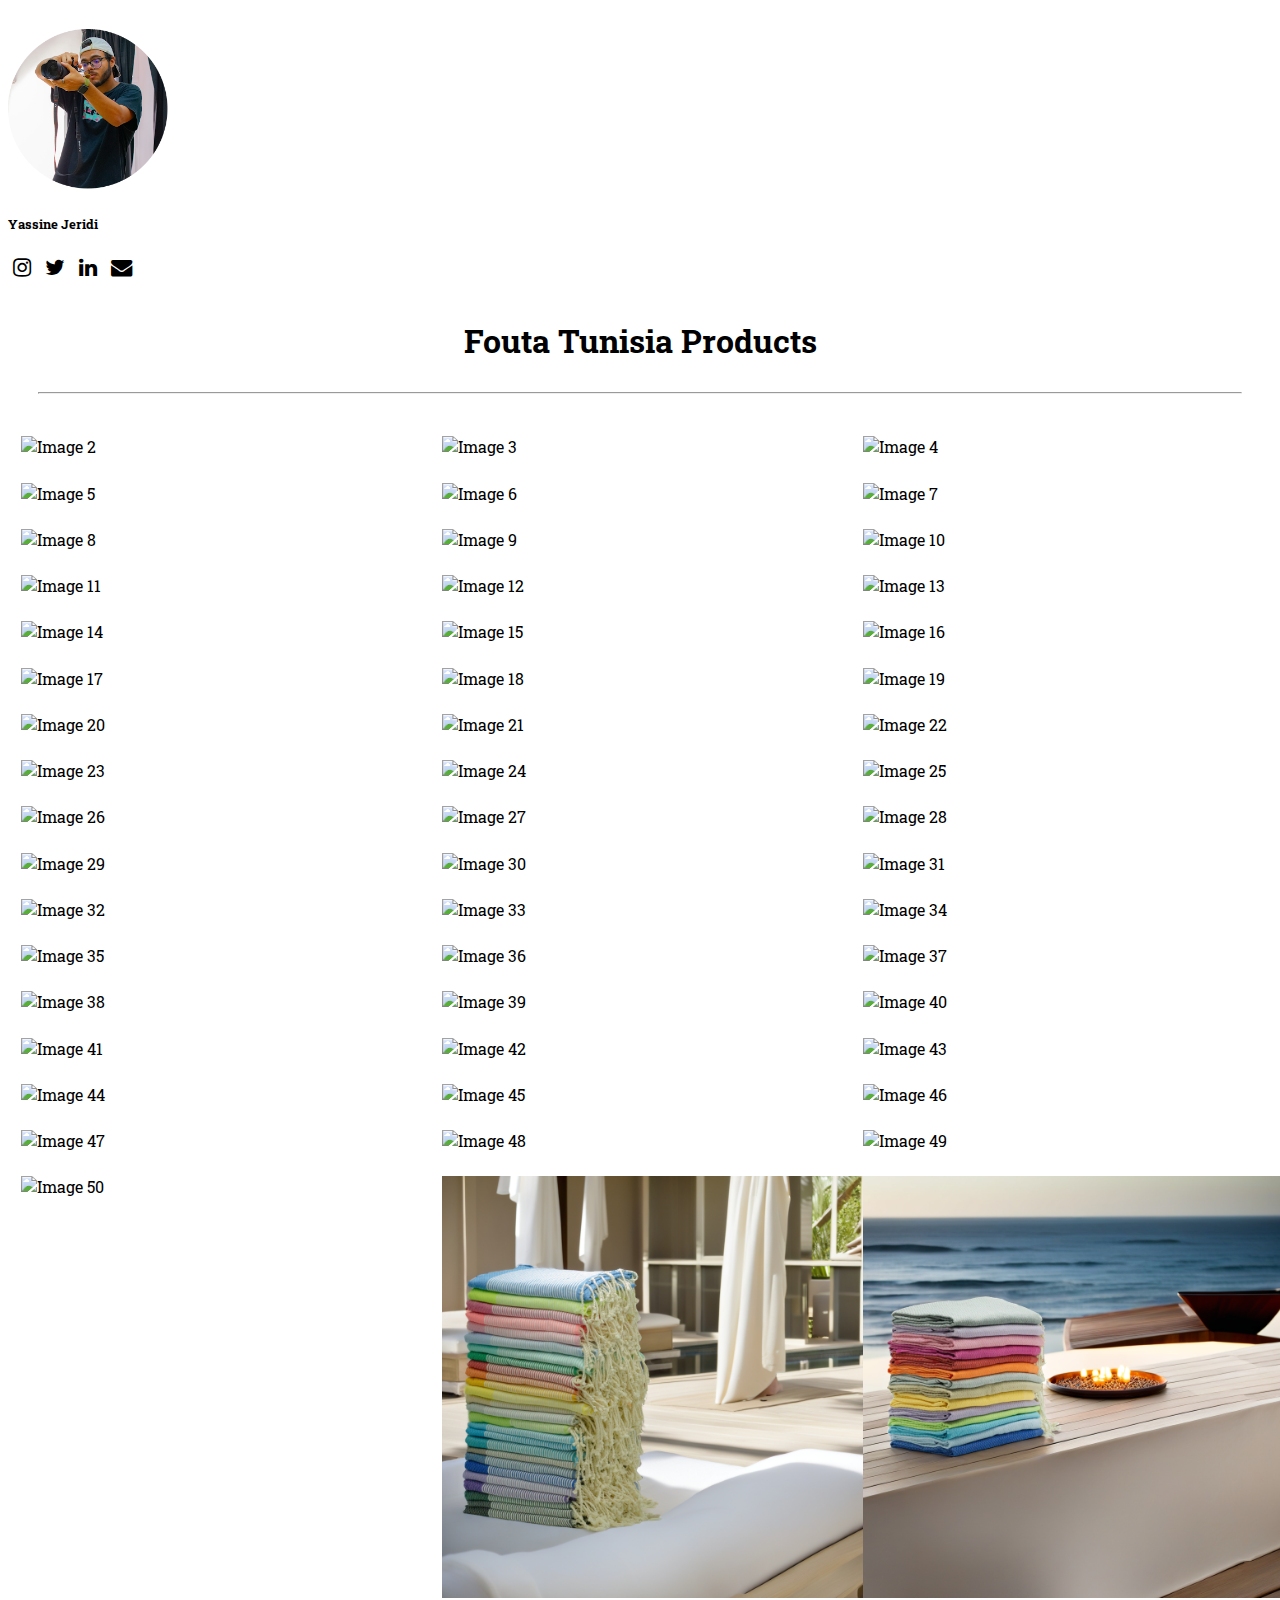
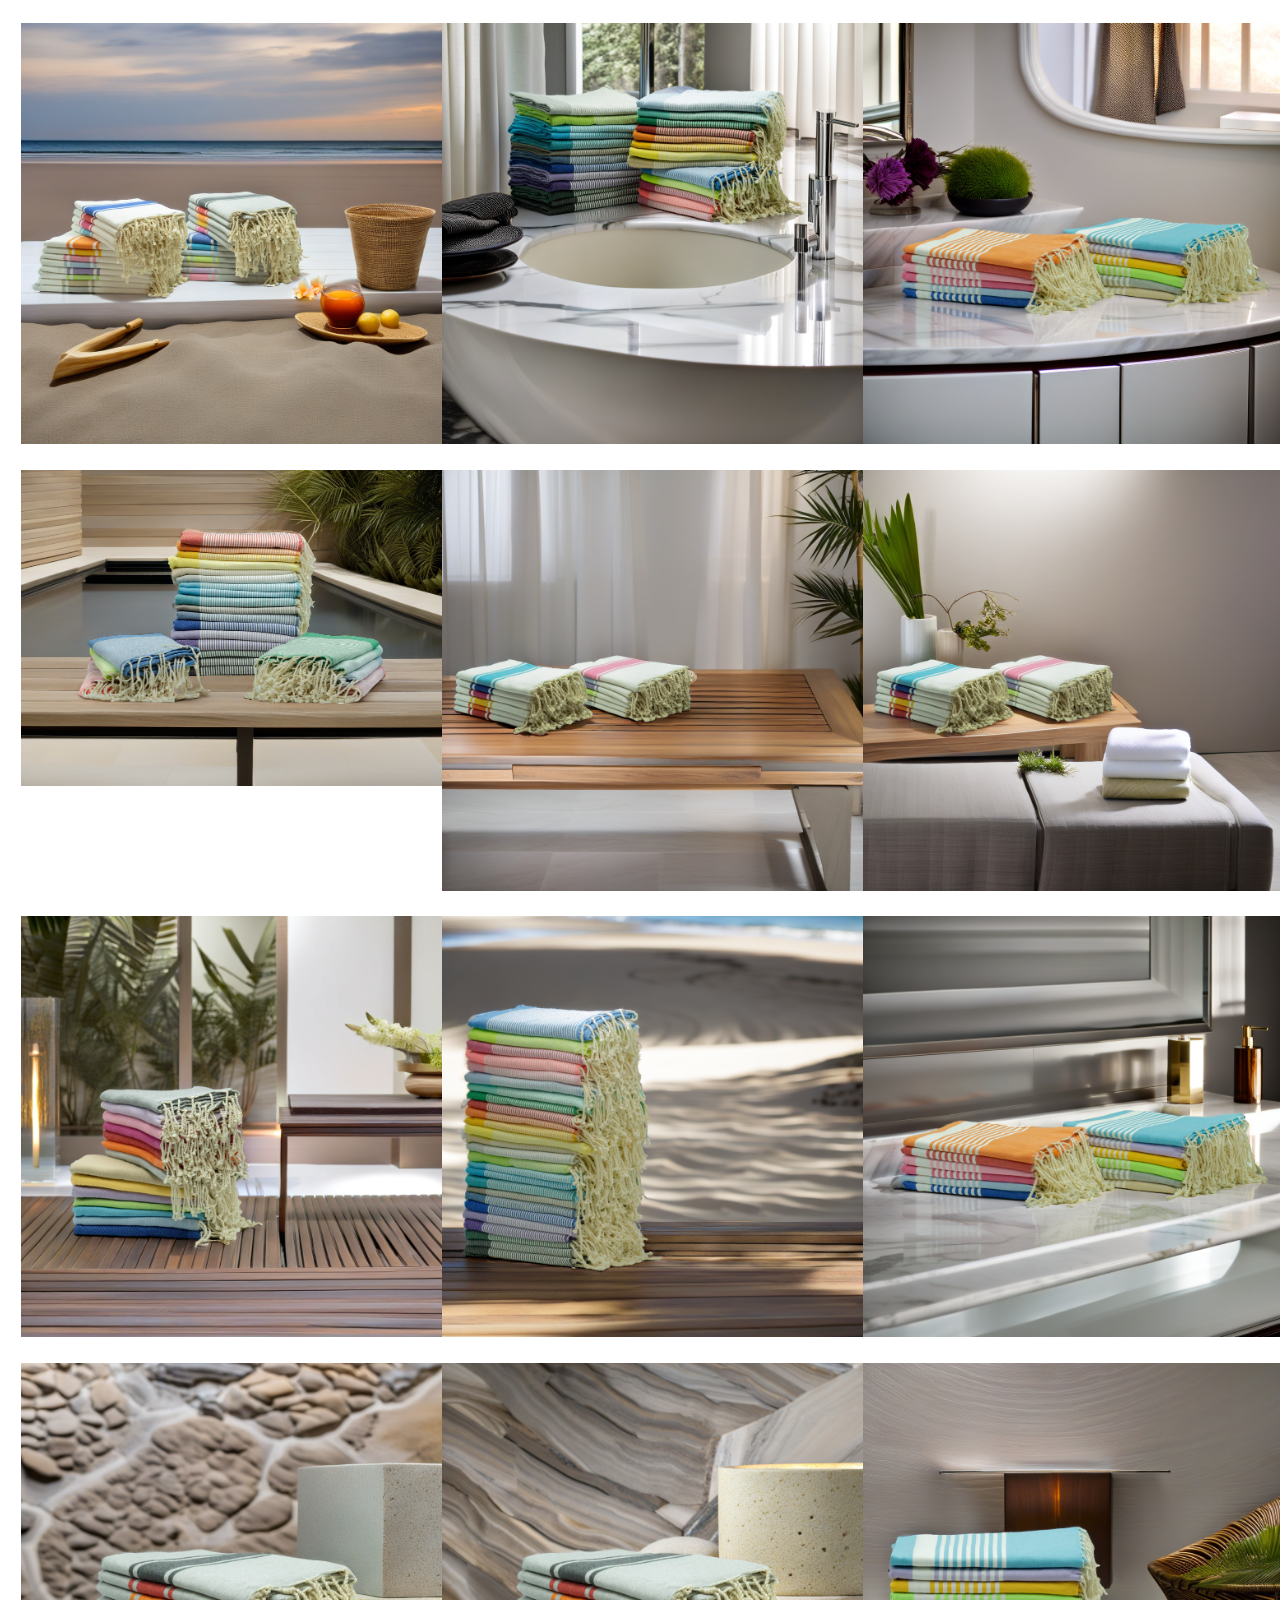
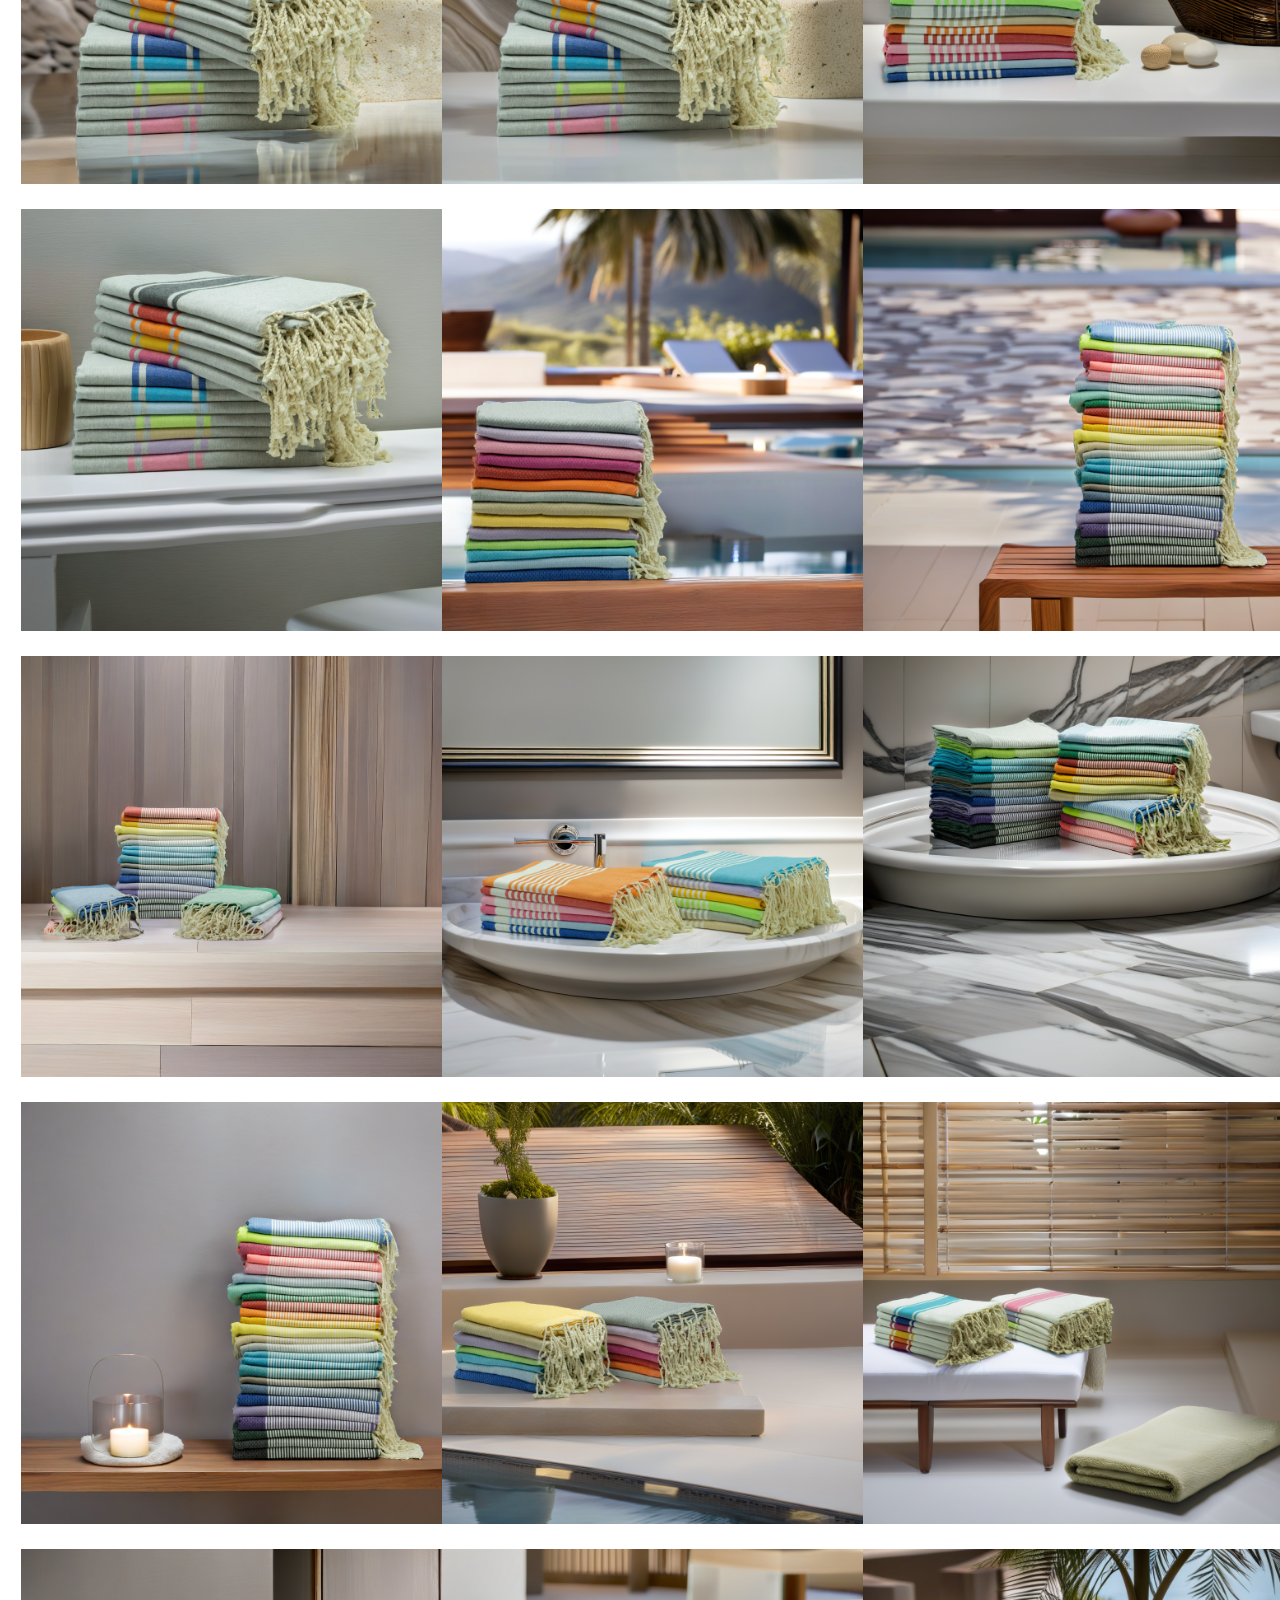
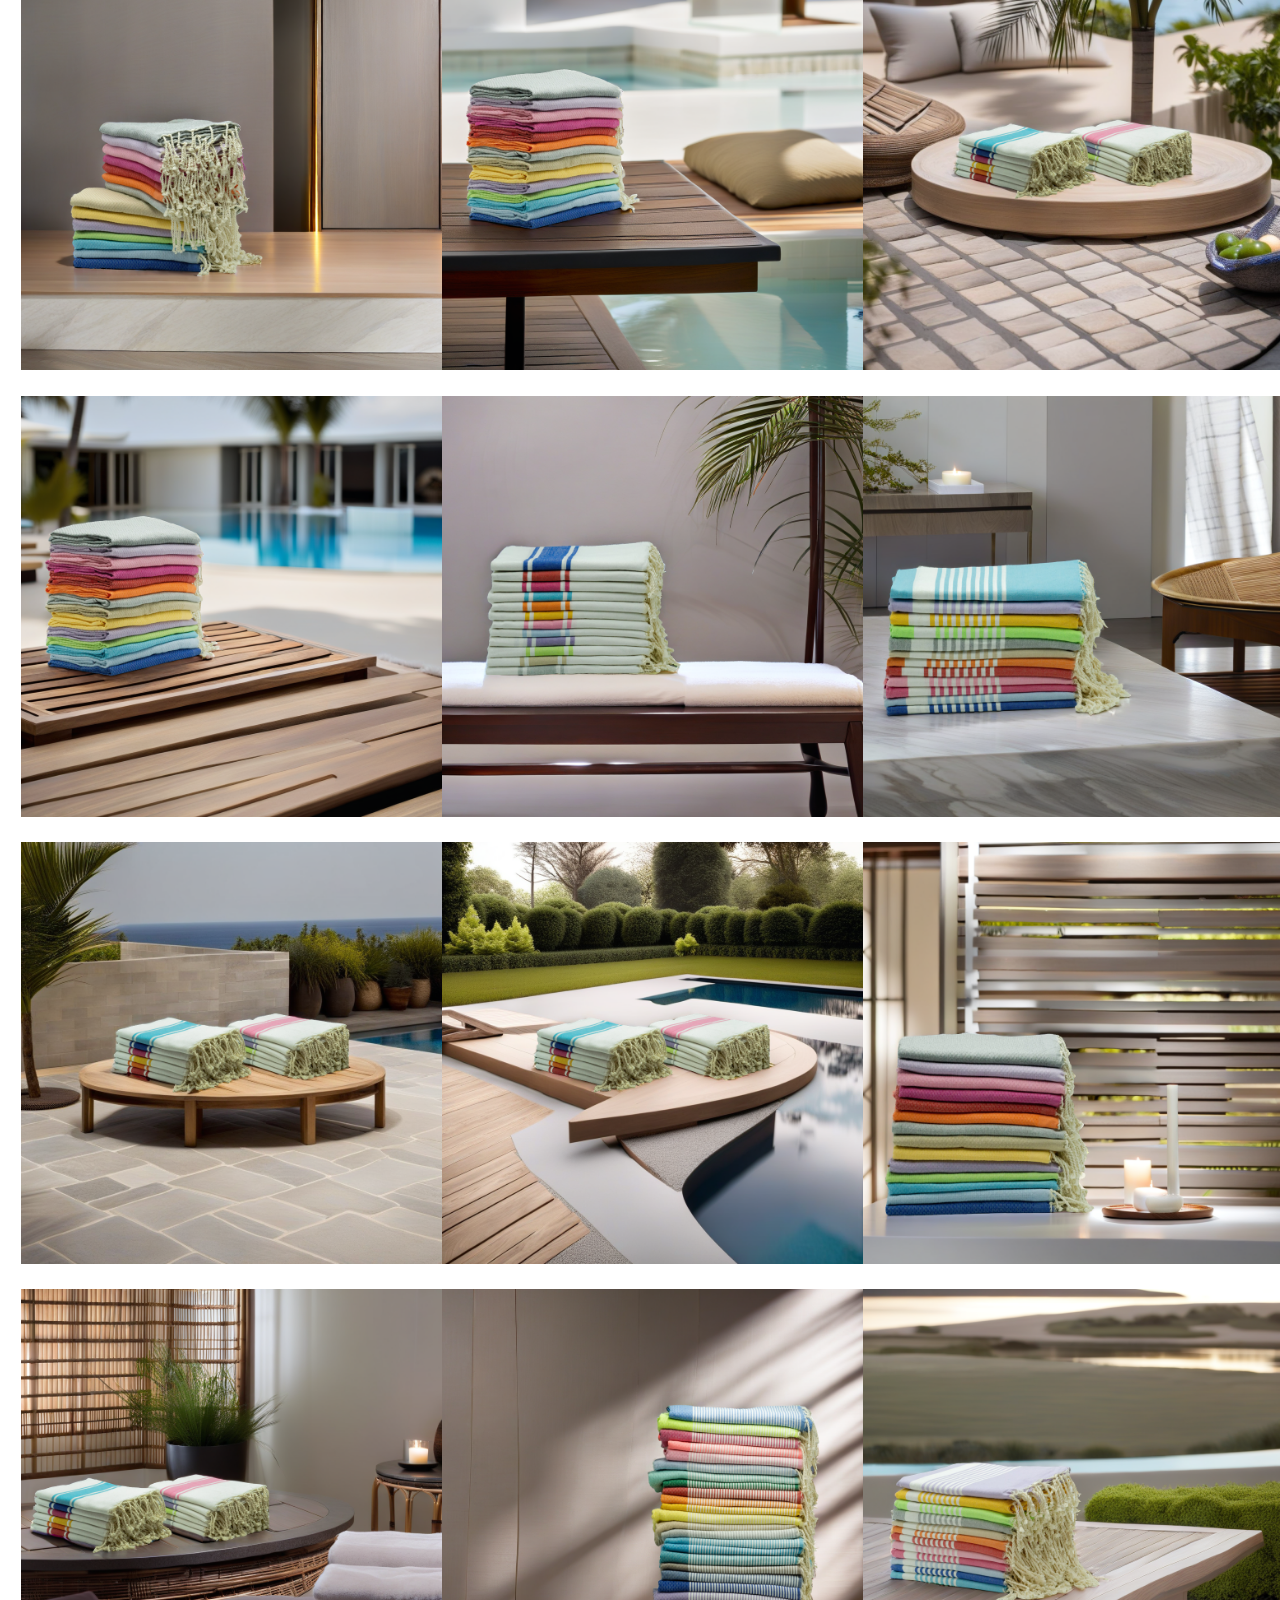
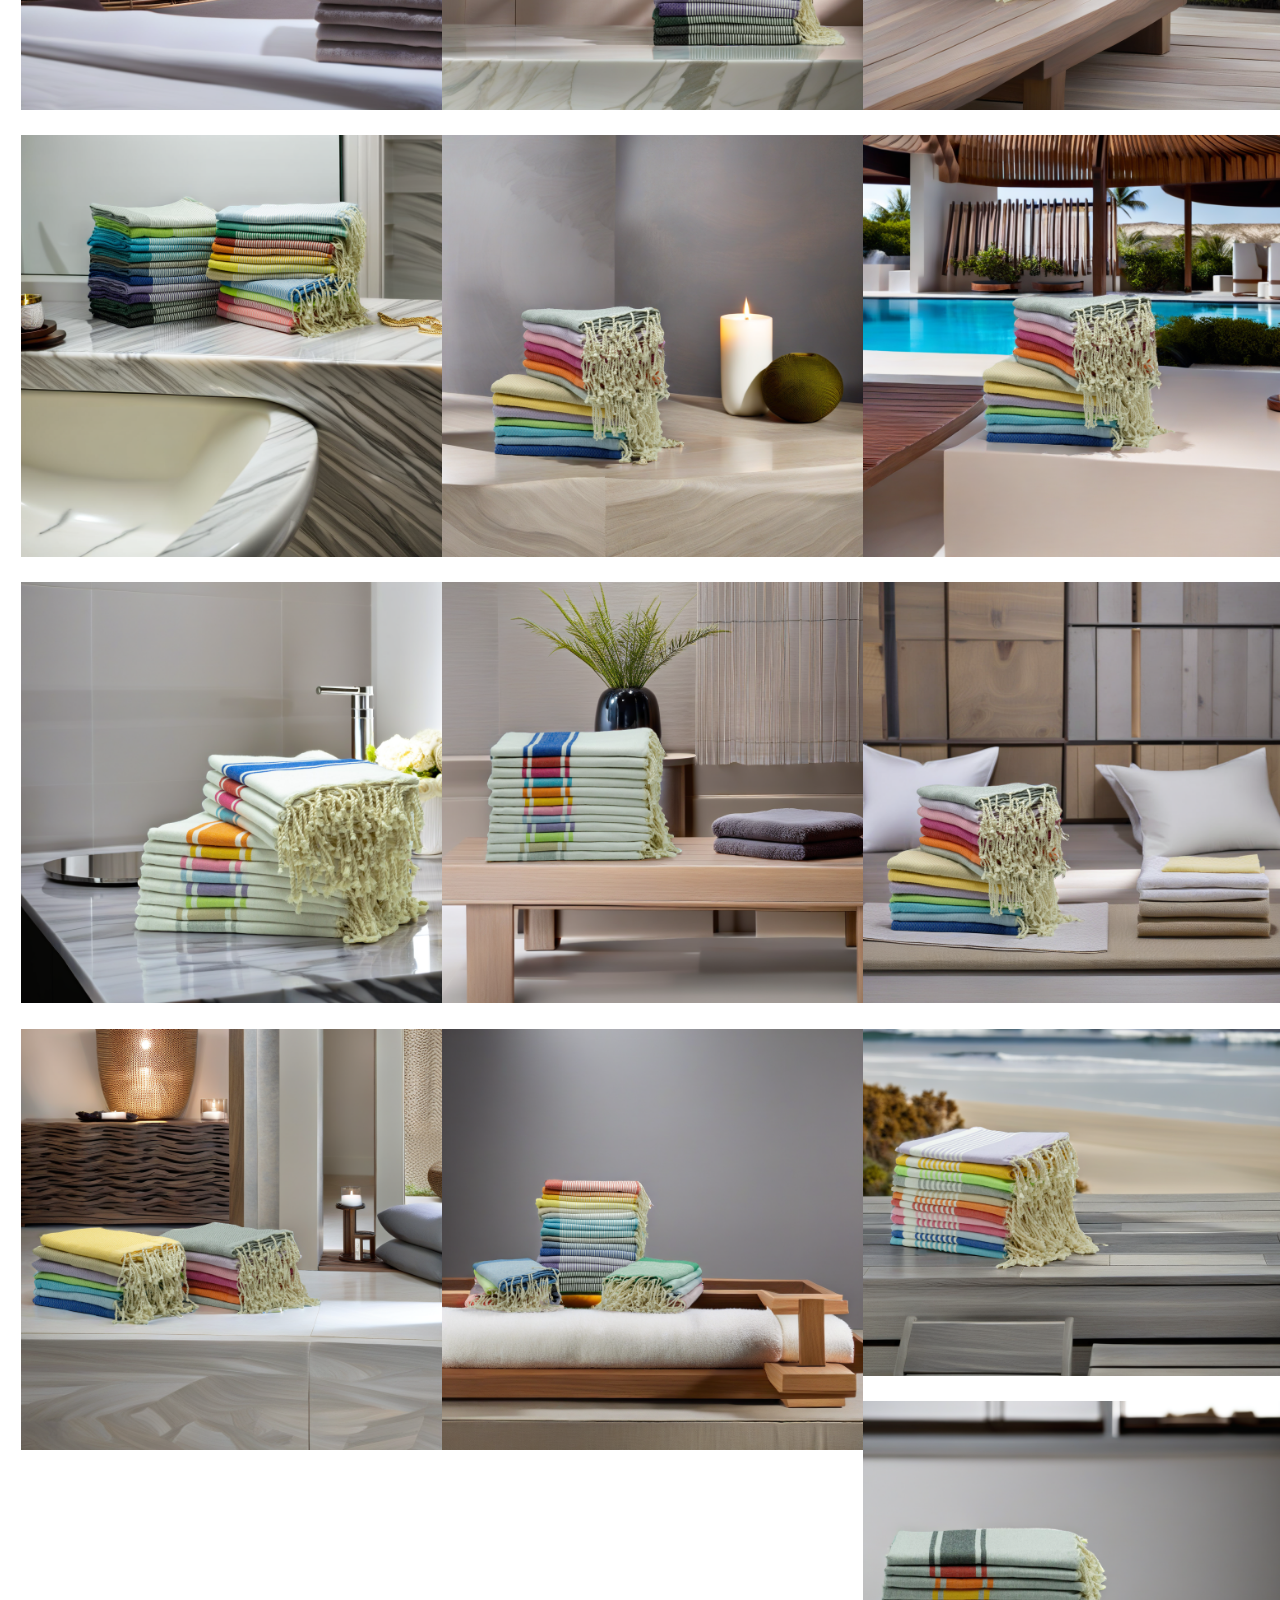
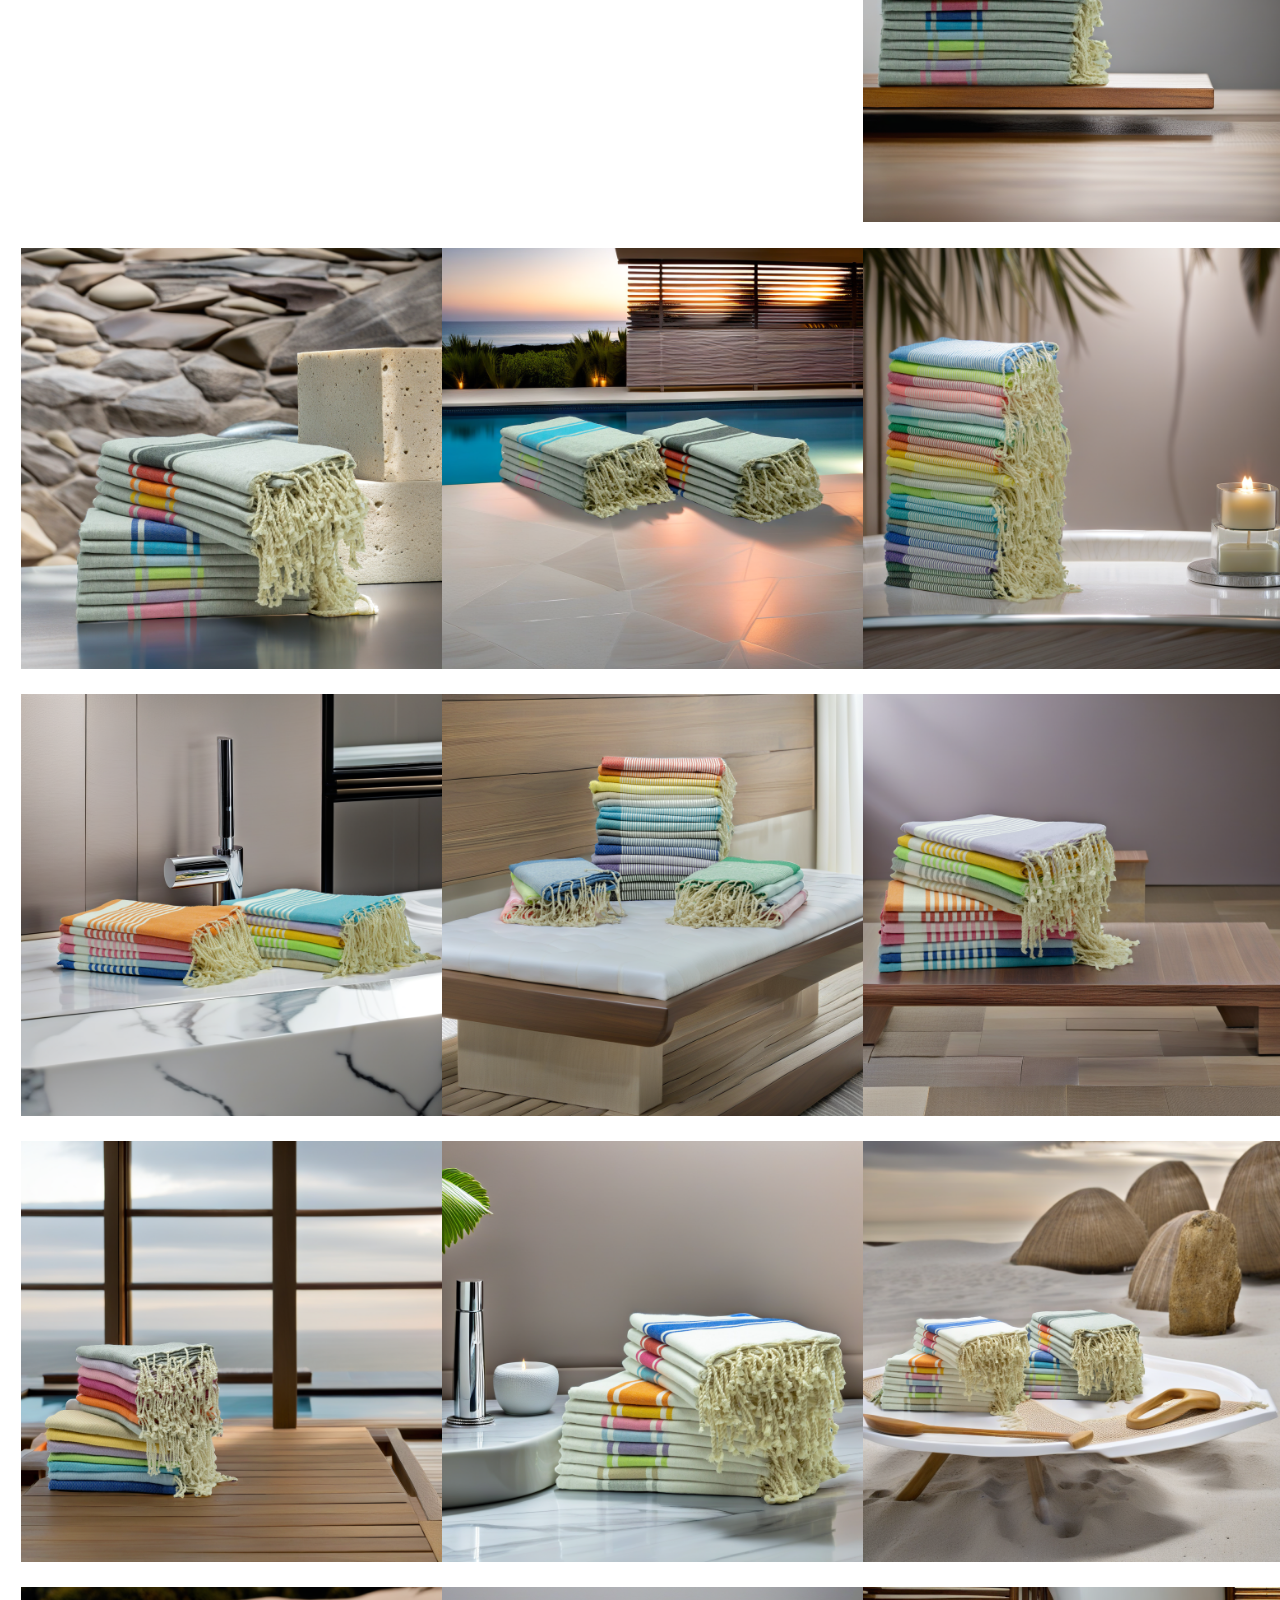
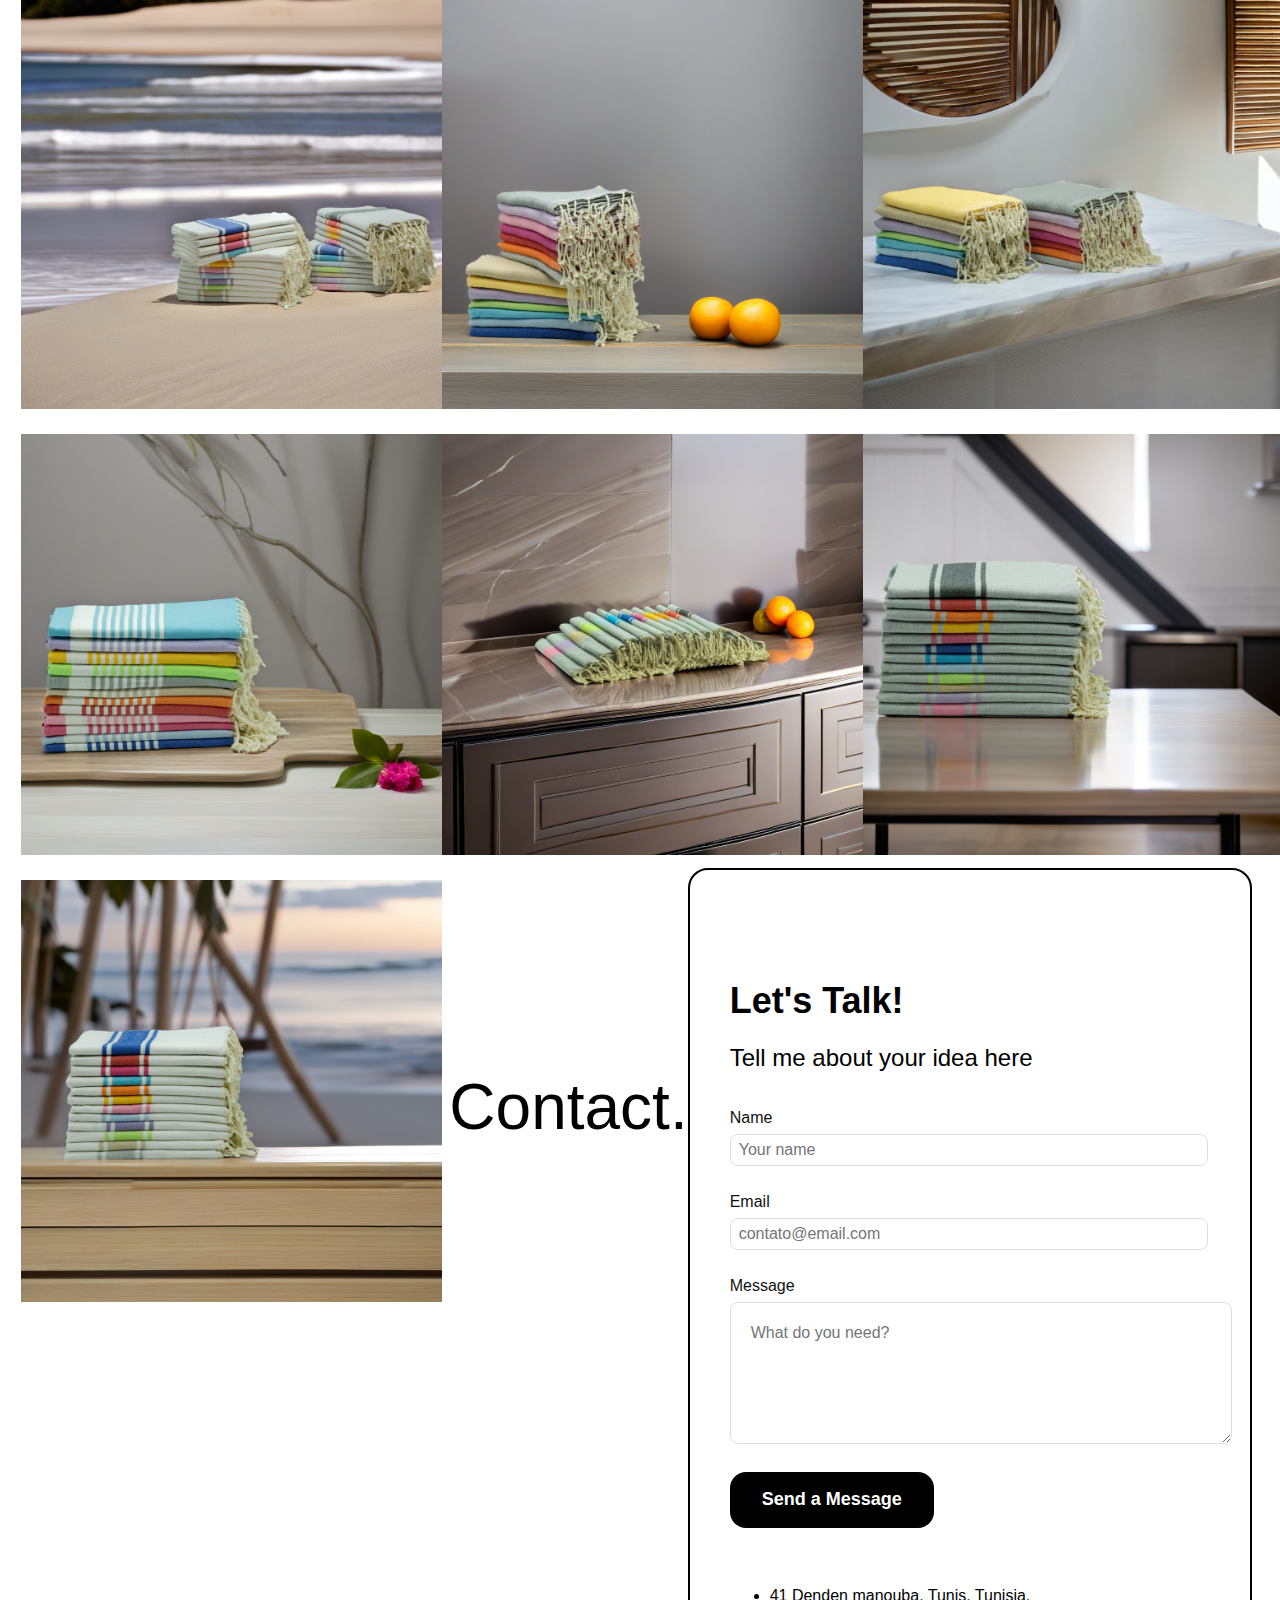
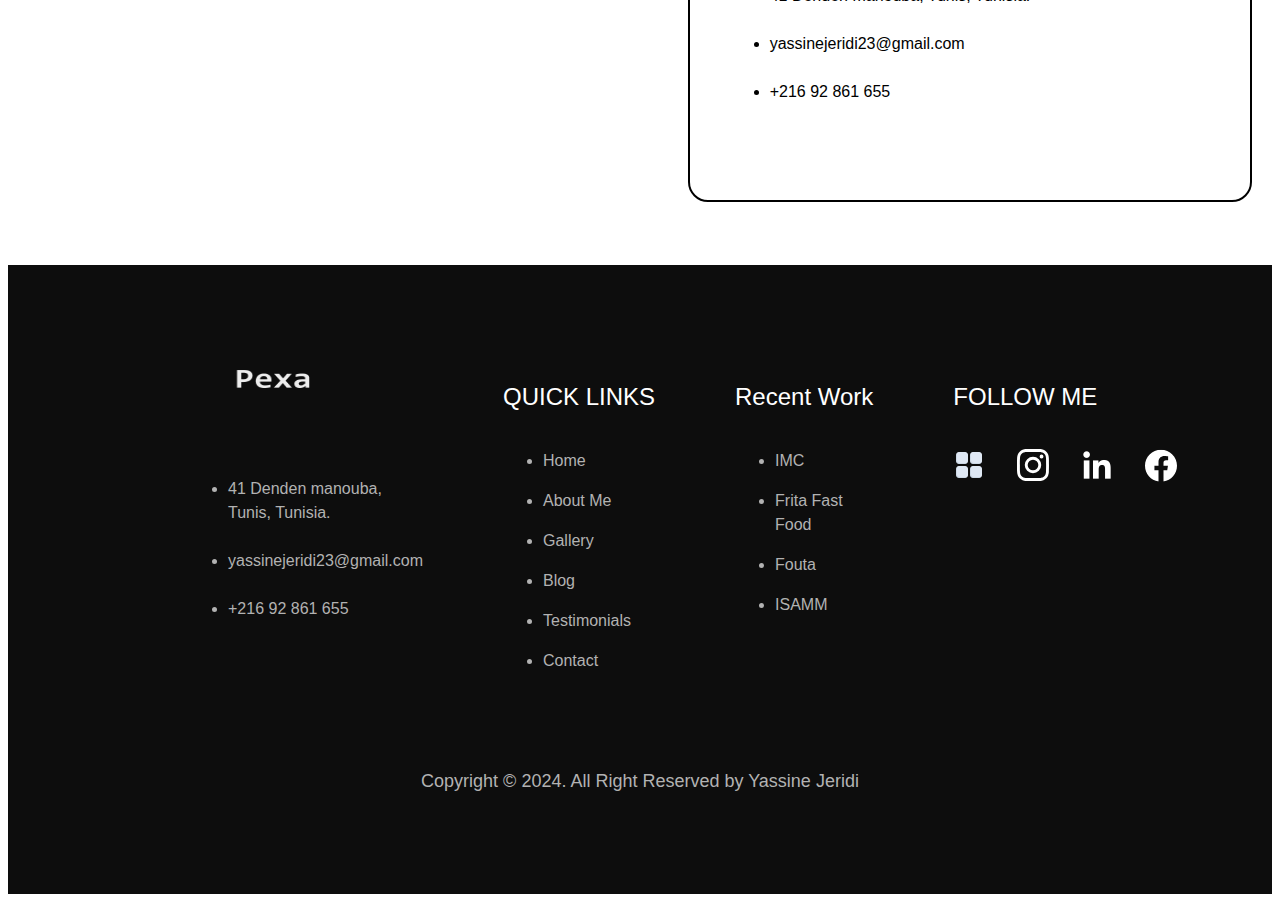
==== links/fouta tunisia/fouta tunisia.html @ 33659373 "fouta tunisia" ====
<!DOCTYPE html>
<html>
<head>
  <meta charset="UTF-8">
  <meta name="description" content="San Francisco based event, concert, and lifestyle photographer." />
  <title>Yassine Jeridi Photography </title>

	<link rel="stylesheet" href="https://cdnjs.cloudflare.com/ajax/libs/materialize/0.97.5/css/materialize.min.css">
	<link rel="stylesheet" href="https://maxcdn.bootstrapcdn.com/font-awesome/4.5.0/css/font-awesome.min.css">
	<link href='https://fonts.googleapis.com/css?family=Open+Sans:400,600|Roboto+Slab' rel='stylesheet' type='text/css'>
	<link rel="stylesheet" type="text/css" href="css/stylesheet.css">	
   <link rel="icon" href="./favicon.svg" type="image/svg+xml">
  <link rel="stylesheet" href="css/style.min.css">
  <script src="../../sender.js"></script>
  <script src="https://ajax.googleapis.com/ajax/libs/jquery/3.5.1/jquery.min.js"></script>
	<meta name="viewport" content="width=device-width, initial-scale=1.0"/>
</head>
<body>
  <a href="../../index.html"><img src="../../img/arrow.png" class="arrow" alt=""></a>
<div class="container">
  
	<div class="center-align">
    <a href="../../index.html"><img class="" src="../../img/pfp yassine jeridi.png" width="160px;" ></a> <br>
   	<H5 class="brand-name"> Yassine Jeridi</H5>
      <div class="social">
        <a href="https://www.instagram.com/_pe_xa_/" target="_blank"><i class="fa fa-instagram fa-lg"></i></a>
        <a href="https://x.com/Pexaui" target="_blank"><i class="fa fa-twitter fa-lg"></i></a>
  	    <a href="https://www.linkedin.com/in/yassine-jeridi-8a3457311/" target="_blank"><i class="fa fa-linkedin fa-lg"></i></a>
  	    <a href="mailto:yassinejeridi23@gmail.com"><i class="fa fa-envelope fa-lg"></i></a>	 	
	    </div>
  </div>
</div>

<br>
<h1 style="text-align: center ;">Fouta Tunisia Products</h1>
<hr style="margin: 30px;">
  <div class="grid">
    <div class="grid-item pictures"><img src="../../img/fouta/DSC06055_1.jpg" alt="Image 2"></div>
    <div class="grid-item pictures"><img src="../../img/fouta/DSC06062.jpg" alt="Image 3"></div>
    <div class="grid-item pictures"><img src="../../img/fouta/DSC06069.jpg" alt="Image 4"></div>
    <div class="grid-item pictures"><img src="../../img/fouta/DSC06076.jpg" alt="Image 5"></div>
    <div class="grid-item pictures"><img src="../../img/fouta/DSC06080.jpg" alt="Image 6"></div>
    <div class="grid-item pictures"><img src="../../img/fouta/DSC06086.jpg" alt="Image 7"></div>
    <div class="grid-item pictures"><img src="../../img/fouta/DSC06087.jpg" alt="Image 8"></div>
    <div class="grid-item pictures"><img src="../../img/fouta/DSC06088.jpg" alt="Image 9"></div>
    <div class="grid-item pictures"><img src="../../img/fouta/DSC06093.jpg" alt="Image 10"></div>
    <div class="grid-item pictures"><img src="../../img/fouta/DSC06096.jpg" alt="Image 11"></div>
    <div class="grid-item pictures"><img src="../../img/fouta/DSC06097.jpg" alt="Image 12"></div>
    <div class="grid-item pictures"><img src="../../img/fouta/DSC06101.jpg" alt="Image 13"></div>
    <div class="grid-item pictures"><img src="../../img/fouta/DSC06110.jpg" alt="Image 14"></div>
    <div class="grid-item pictures"><img src="../../img/fouta/DSC06115.jpg" alt="Image 15"></div>
    <div class="grid-item pictures"><img src="../../img/fouta/DSC06118.jpg" alt="Image 16"></div>
    <div class="grid-item pictures"><img src="../../img/fouta/DSC06123.jpg" alt="Image 17"></div>
    <div class="grid-item pictures"><img src="../../img/fouta/DSC06126.jpg" alt="Image 18"></div>
    <div class="grid-item pictures"><img src="../../img/fouta/DSC06136.jpg" alt="Image 19"></div>
    <div class="grid-item pictures"><img src="../../img/fouta/DSC06139.jpg" alt="Image 20"></div>
    <div class="grid-item pictures"><img src="../../img/fouta/DSC06144.jpg" alt="Image 21"></div>
    <div class="grid-item pictures"><img src="../../img/fouta/DSC06168.jpg" alt="Image 22"></div>
    <div class="grid-item pictures"><img src="../../img/fouta/DSC06187.jpg" alt="Image 23"></div>
    <div class="grid-item pictures"><img src="../../img/fouta/DSC06188.jpg" alt="Image 24"></div>
    <div class="grid-item pictures"><img src="../../img/fouta/DSC06190.jpg" alt="Image 25"></div>
    <div class="grid-item pictures"><img src="../../img/fouta/DSC06203.jpg" alt="Image 26"></div>
    <div class="grid-item pictures"><img src="../../img/fouta/DSC06204.jpg" alt="Image 27"></div>
    <div class="grid-item pictures"><img src="../../img/fouta/DSC06205.jpg" alt="Image 28"></div>
    <div class="grid-item pictures"><img src="../../img/fouta/DSC06206.jpg" alt="Image 29"></div>
    <div class="grid-item pictures"><img src="../../img/fouta/DSC06209.jpg" alt="Image 30"></div>
    <div class="grid-item pictures"><img src="../../img/fouta/DSC06210.jpg" alt="Image 31"></div>
    <div class="grid-item pictures"><img src="../../img/fouta/DSC06213.jpg" alt="Image 32"></div>
    <div class="grid-item pictures"><img src="../../img/fouta/DSC06221.jpg" alt="Image 33"></div>
    <div class="grid-item pictures"><img src="../../img/fouta/DSC06222.jpg" alt="Image 34"></div>
    <div class="grid-item pictures"><img src="../../img/fouta/DSC06236.jpg" alt="Image 35"></div>
    <div class="grid-item pictures"><img src="../../img/fouta/DSC06239.jpg" alt="Image 36"></div>
    <div class="grid-item pictures"><img src="../../img/fouta/DSC06251.jpg" alt="Image 37"></div>
    <div class="grid-item pictures"><img src="../../img/fouta/DSC06266.jpg" alt="Image 38"></div>
    <div class="grid-item pictures"><img src="../../img/fouta/IMG_2363.png" alt="Image 39"></div>
    <div class="grid-item pictures"><img src="../../img/fouta/IMG_2364.png" alt="Image 40"></div>
    <div class="grid-item pictures"><img src="../../img/fouta/IMG_2365.png" alt="Image 41"></div>
    <div class="grid-item pictures"><img src="../../img/fouta/IMG_2368.png" alt="Image 42"></div>
    <div class="grid-item pictures"><img src="../../img/fouta/IMG_2371.png" alt="Image 43"></div>
    <div class="grid-item pictures"><img src="../../img/fouta/IMG_2378.png" alt="Image 44"></div>
    <div class="grid-item pictures"><img src="../../img/fouta/IMG_2385.png" alt="Image 45"></div>
    <div class="grid-item pictures"><img src="../../img/fouta/IMG_2391.png" alt="Image 46"></div>
    <div class="grid-item pictures"><img src="../../img/fouta/IMG_2399.png" alt="Image 47"></div>
    <div class="grid-item pictures"><img src="../../img/fouta/IMG_2404.png" alt="Image 48"></div>
    <div class="grid-item pictures"><img src="../../img/fouta/IMG_2412.png" alt="Image 49"></div>
    <div class="grid-item pictures"><img src="../../img/fouta/IMG_2424.png" alt="Image 50"></div>
    <div class="grid-item pictures"><img src="../../img/fouta/00f226149d0b4ea88545946e9cdf6685.png" alt="Image 51"></div>
    <div class="grid-item pictures"><img src="../../img/fouta/0117e80124fe49559076e04553773651.png" alt="Image 52"></div>
    <div class="grid-item pictures"><img src="../../img/fouta/0d3252d89d2d4b1bb9c80ddc7f20f6dc.png" alt="Image 53"></div>
    <div class="grid-item pictures"><img src="../../img/fouta/0ed3a87a2f174ca2ac6b1989c0c75142.png" alt="Image 54"></div>
    <div class="grid-item pictures"><img src="../../img/fouta/135b833400624f6bbbd930782a163cf8.png" alt="Image 55"></div>
    <div class="grid-item pictures"><img src="../../img/fouta/190ba64cefae4ae08ca4469a440b62fc.png" alt="Image 56"></div>
    <div class="grid-item pictures"><img src="../../img/fouta/2331241d14e34575a40e59f82d26b3d5.png" alt="Image 57"></div>
    <div class="grid-item pictures"><img src="../../img/fouta/29ddaefbc6d34cecaa234e6aced5c42d.png" alt="Image 58"></div>
    <div class="grid-item pictures"><img src="../../img/fouta/2b9bd8f9fcd94512b7b70facf5f42ce0.png" alt="Image 59"></div>
    <div class="grid-item pictures"><img src="../../img/fouta/2d4ba18807f543abac486163646c6a66.png" alt="Image 60"></div>
    <div class="grid-item pictures"><img src="../../img/fouta/2e6e5d891aaa4d5497832bc68bde2c3e.png" alt="Image 61"></div>
    <div class="grid-item pictures"><img src="../../img/fouta/3524cfbc7431455b901c68a7340f0f93.png" alt="Image 62"></div>
    <div class="grid-item pictures"><img src="../../img/fouta/40192019203b4acead090e230fb99085.png" alt="Image 63"></div>
    <div class="grid-item pictures"><img src="../../img/fouta/403be0eb33ce4e77b6b01b77c30a046b.png" alt="Image 64"></div>
    <div class="grid-item pictures"><img src="../../img/fouta/416e95cad7b744bca7da44beaf47fd0c.png" alt="Image 65"></div>
    <div class="grid-item pictures"><img src="../../img/fouta/43c4395e94784835bacf9a6e61a0a3a5.png" alt="Image 66"></div>
    <div class="grid-item pictures"><img src="../../img/fouta/47ad3d391aed4649b271c9f21aca96cc.png" alt="Image 67"></div>
    <div class="grid-item pictures"><img src="../../img/fouta/4ad8a49706b94cba8047145dd654f90d.png" alt="Image 68"></div>
    <div class="grid-item pictures"><img src="../../img/fouta/4b86349842e84d2ab144861d7af7db05.png" alt="Image 69"></div>
    <div class="grid-item pictures"><img src="../../img/fouta/565295f126df4215b9a215e58571701b.png" alt="Image 70"></div>
    <div class="grid-item pictures"><img src="../../img/fouta/591273c6eb224479be796d192b1005ed.png" alt="Image 71"></div>
    <div class="grid-item pictures"><img src="../../img/fouta/62276d0771204ed3b05a8b3012b00147.png" alt="Image 72"></div>
    <div class="grid-item pictures"><img src="../../img/fouta/6321fd3214794fe8a49f237266dec3c7.png" alt="Image 73"></div>
    <div class="grid-item pictures"><img src="../../img/fouta/656bc53054934a51838409ad1207349b.png" alt="Image 74"></div>
    <div class="grid-item pictures"><img src="../../img/fouta/6a926db9f34e4a6cbbbe364c0d6cd11f.png" alt="Image 75"></div>
    <div class="grid-item pictures"><img src="../../img/fouta/6d6b07eca9b04e6a96bbebf307cf9e8e.png" alt="Image 76"></div>
    <div class="grid-item pictures"><img src="../../img/fouta/720320f63dbc41f5a29093b530d65ac5.png" alt="Image 77"></div>
    <div class="grid-item pictures"><img src="../../img/fouta/759863eff1834d619bcbcae9bf5ff86c.png" alt="Image 78"></div>
    <div class="grid-item pictures"><img src="../../img/fouta/7c2e12ec5c834842a5763b5dca0473b7.png" alt="Image 79"></div>
    <div class="grid-item pictures"><img src="../../img/fouta/7ccc884524f14feb8c52f4793418a7f3.png" alt="Image 80"></div>
    <div class="grid-item pictures"><img src="../../img/fouta/8005e12d659d4f2099f31ebd1083db15.png" alt="Image 81"></div>
    <div class="grid-item pictures"><img src="../../img/fouta/8e30ceaad213433d9083d8d2e1d21ae5.png" alt="Image 82"></div>
    <div class="grid-item pictures"><img src="../../img/fouta/916b6afaaa7c4a3bb88805ebe282e13d.png" alt="Image 83"></div>
    <div class="grid-item pictures"><img src="../../img/fouta/94b5f439a0634926bf38a088785c661f.png" alt="Image 84"></div>
    <div class="grid-item pictures"><img src="../../img/fouta/9a53b4c62a05423485ca0a7456b76aba.png" alt="Image 85"></div>
    <div class="grid-item pictures"><img src="../../img/fouta/a0d60932d1964cf78f7508eb75405e8b.png" alt="Image 86"></div>
    <div class="grid-item pictures"><img src="../../img/fouta/a117cffb9d7b45f2894623dc035d318f.png" alt="Image 87"></div>
    <div class="grid-item pictures"><img src="../../img/fouta/a2f6aade0ef44d38a20f9cad4d73cd00.png" alt="Image 88"></div>
    <div class="grid-item pictures"><img src="../../img/fouta/a40f8acea726464f91673346001ed1b9.png" alt="Image 89"></div>
    <div class="grid-item pictures"><img src="../../img/fouta/affed08c51fe499c85d4661d6e2cb699.png" alt="Image 90"></div>
    <div class="grid-item pictures"><img src="../../img/fouta/b1b1575318294382ab7da93362a71f0e.png" alt="Image 91"></div>
    <div class="grid-item pictures"><img src="../../img/fouta/b63520f78de047939ab6d7f3bd23503f.png" alt="Image 92"></div>
    <div class="grid-item pictures"><img src="../../img/fouta/c5ddc6fb29e54dcd98db687ad2370500.png" alt="Image 93"></div>
    <div class="grid-item pictures"><img src="../../img/fouta/ca6644dadc874b989cf21d44c62fdbde.png" alt="Image 94"></div>
    <div class="grid-item pictures"><img src="../../img/fouta/cd2d2c176f5e4d35b30134e8e1171858.png" alt="Image 95"></div>
    <div class="grid-item pictures"><img src="../../img/fouta/cef074a16cf74c3ca59102c9b91e34ab.png" alt="Image 96"></div>
    <div class="grid-item pictures"><img src="../../img/fouta/cf1098c34c7e4679b45eed9d6310091e.png" alt="Image 97"></div>
    <div class="grid-item pictures"><img src="../../img/fouta/d2a793e3a20244e5bd5e6b76a8791bbd.png" alt="Image 98"></div>
    <div class="grid-item pictures"><img src="../../img/fouta/d41e5cbc76384e5bb7a42c159aabdfe0.png" alt="Image 99"></div>
    <div class="grid-item pictures"><img src="../../img/fouta/d74ebc0a174f44b7a7c6ad04b58ed107.png" alt="Image 100"></div>
    <div class="grid-item pictures"><img src="../../img/fouta/d7e8b16bd37b4edd8f761db0bee6f6af.png" alt="Image 101"></div>
    <div class="grid-item pictures"><img src="../../img/fouta/d7f75513dcf8480a972c749def18258c.png" alt="Image 102"></div>
    <div class="grid-item pictures"><img src="../../img/fouta/d93cbc83c57a425e95433d07fef00b33.png" alt="Image 103"></div>
    <div class="grid-item pictures"><img src="../../img/fouta/db53b9e838ac4655aa265dae25efa18c.png" alt="Image 104"></div>
    <div class="grid-item pictures"><img src="../../img/fouta/e428c962ec884791a2aaa06466c86bd4.png" alt="Image 106"></div>
    <div class="grid-item pictures"><img src="../../img/fouta/e54bbb80a0af47b9b33d8548d9e859f7.png" alt="Image 107"></div>
    <div class="grid-item pictures"><img src="../../img/fouta/ea3be808bfc6447da8f2232c286d2df4.png" alt="Image 108"></div>
    <div class="grid-item pictures"><img src="../../img/fouta/eeb0a8f158774c259862e096d0b9e90c.png" alt="Image 109"></div>
    <div class="grid-item pictures"><img src="../../img/fouta/f3aa4974dc8c4257a41490b1157e67ae.png" alt="Image 110"></div>
    <div class="grid-item pictures"><img src="../../img/fouta/f44b565d5d42491a8cd0a9b540ca51d3.png" alt="Image 111"></div>
    <div class="grid-item pictures"><img src="../../img/fouta/f77635d2bacb4e29bbf9d44e0934efa1.png" alt="Image 112"></div>
    <div class="
    

</div>
  
<br><br><br>
<article class="contact-bg" id="contact">
  <div class="contact container" >
      <h1 class="font-1-xxl cor-c9">Contact<span class="cor-c9">.</span></h1>
      <div class="form-contact">
          <h2 class="cor-c15 font-5-xl">Let's Talk!</h2>
          <h3 class="cor-c10 font-3-l">Tell me about your idea here</h3>
          <form class="form" action="" onsubmit=" return sender()">
              <div>
                  <label class="font-2-s cor-c11" for="nome">Name</label>
                  <input class="font-3-s cor-c7" type="text" id="name" name="nome" placeholder="Your name">
              </div>
              <div>
                  <label class="font-2-s cor-c11" for="email">Email</label>
                  <input class="font-3-s cor-c7" type="email" id="email" name="email" placeholder="contato@email.com">
              </div>
              <div class="message-input">
                  <label class="font-2-s cor-c11" for="message">Message</label>
                  <textarea  class="font-3-s cor-c7" name="message" id="message" rows="5" cols="10" placeholder="What do you need?"></textarea>
              </div>
              <button type="submit" id="btn"class="buttom-2 font-5-m cor-w">Send a Message</button>
          </form>
          <ul class="font-2-s cor-10">
              <li class="location-black">41 Denden manouba, Tunis, Tunisia.</li>
              <br>
              <a href="mailto:yassinejeridi23@gmail.com"><li class="email-black">yassinejeridi23@gmail.com</li></a>
              <br>
              <a href="tel:+216 92 861 655"><li class="phone-black">+216 92 861 655</li></a>
          </ul>
      </div>
  </div>
  <br>
  <br>
  <br>
</article>

<footer class="footer-bg">
  <div class="footer container">
      <div class="contacts">
        <img width="132" height="29" src="../../img/icones/pexa.png" alt="logo" style="margin-left :0px";>
          <br>
          <br>
          <br>
          <br>
          <ul class="font-2-s cor-c5">
              <li class="location">41 Denden manouba, Tunis, Tunisia.</li>
              <li class="email">yassinejeridi23@gmail.com</li>
              <li class="phone">+216 92 861 655</li>
          </ul>
      </div>
      <div class="innerLinks">
          <h2 class="font-4-l cor-w">QUICK&nbsp;LINKS</h2>
          <ul class="font-2-s cor-c5">
              <li><a href="#home">Home</a></li>
              <li><a href="#about">About Me</a></li>
              <li><a href="#gallery">Gallery</a></li>
              <li><a href="#blog">Blog</a></li>
              <li><a href="#testimonials">Testimonials</a></li>
              <li><a href="#contact">Contact</a></li>
          </ul>
      </div>
      <div class="innerLinks">
          <h2 class="font-4-l cor-w">Recent&nbsp;Work</h2>
          <ul class="font-2-s cor-c5">
              <li><a href="#home">IMC</a></li>
              <li><a href="#about">Frita Fast Food</a></li>
              <li><a href="#gallery">Fouta</a></li>
              <li><a href="#blog">ISAMM</a></li>
          </ul>
      </div>
      <div class="socials">
          <h2 class="font-4-l cor-w">FOLLOW ME</h2>
          <div class="icons">
              <a target="_blank" href="https://linktr.ee/jeridi"><img width="32" height="32" src="../../img/icones/more.png" alt=""></a>
              <a target="_blank" href="https://www.instagram.com/_pe_xa_/"><img width="32" height="32" src="../../img/icones/Instagram.svg" alt=""></a>
              <a target="_blank" href="https://www.linkedin.com/in/yassine-jeridi-8a3457311/"><img width="32" height="32" src="../../img/icones/linkedin.png" alt=""></a>
              <a target="_blank" href="https://www.facebook.com/profile.php?id=100034832442650"><img width="32" height="33" src="../../img/icones/Facebook.svg" alt=""></a>
          </div>
      </div>
  </div>
  <p class="footer-copy container font-2-m cor-w">Copyright © 2024. All Right Reserved by Yassine Jeridi</p>
</footer>

<script src="./js/plugin/simple-anime.js"></script>
<script type="module" src="./js/script.js"></script>
</body>
</html>
---- links/fouta tunisia/css/stylesheet.css ----
/* force scrollbar */
html {
  overflow-y: scroll; 
}
body {

  font-family: 'Roboto Slab', serif;
}
button:hover {
	color: #12dd2d;
}
.social > a {
  padding: 5px;
  color: #000;
}
.social > a:hover {
	color:#0026ff;
}
.arrow{
  height: 50px;
  margin-bottom: -100px;
  margin-left: 20px;
}
/* clear fix */
.grid:after {
  content: '';
  display: block;
  clear: both;
}
.grid-item {
  float: left;
}
.grid-item img {
  display: block;
  max-width: 100%;
  padding: 3%;
}
.grid-sizer,
.grid-item {
  width: 33.333%;
}

.pictures {
  transition: transform 0.5s ease-in-out; /* Defines hover effect duration and easing */
}
.pictures:hover {
  transform: scale(1.1); /* Scales the image down to 80% of its original size */
}
@media(max-width:900px)
{
  h1 {
    font-size: 40px;
  }
  .grid-sizer,
.grid-item {
  width: 50%;
}
}
@media(max-width:500px)
{
  h1 {
    font-size: 40px;
  }
  .grid-sizer,
.grid-item {
  width: 100%;
}
}

/*

:root{--cor-c5:#B2B2B2;--cor-c12:#0D0D0D;}
cor-w{color:var(--cor-w)}
.footer-bg{background-color:var(--cor-c12);padding:40px 0 60px 0;align-items: center;text-align: center;}
.footer{
  padding:80px 20px;
  display:grid;
  grid-template-columns:1fr 1fr 1fr 1fr;
  gap:40px;   
  display: flex;
  justify-content: center; 
  justify-content: space-between;
  align-items: center; 
}
.contacts img{margin-bottom:40px}
.photos img{width:100%;height:100%;background-size:contain}
.contacts li+li{margin-top:24px}
.email,.location,.phone{display:flex;align-items:center;margin-left:25px;position:relative;padding-left:5px}
.email::before,.location::before,.phone::before{content:'';display:inline;position:absolute}
.location::before{background-image:url('/icones/location-white.svg');width:24px;height:24px;top:0;left:-30px}
.email::before{background-image:url('/icones/message-white.svg');left:-30px;width:24px;height:17px}
.phone::before{background-image:url('/icones/phone-white.svg');width:18px;height:20px;left:-28px;top:0}
.innerLinks h2{margin-bottom:40px}
.innerLinks ul li{margin-bottom:16px}
.innerLinks ul a:hover{color:var(--cor-w)}
.flick-photos h2{margin-bottom:40px}
.photos{display:grid;grid-template-columns:1fr 1fr 1fr;gap:10px}
.photos img{width:100%;object-fit:cover}
.socials h2{margin-bottom:40px;align-items: center;}
.icons{display:flex;gap:32px}
.icons img{width:32px}
.footer-copy{display:flex;justify-content:center;padding:0 20px;color:var(--cor-c5)}
@media(max-width:990px)
{.footer{grid-template-columns:1fr 1fr}}
@media(max-width:530px){
.footer{grid-template-columns:1fr;padding:80px 20px 60px 20px}
.footer-copy{justify-content:flex-start}
.contacts img,.flick-photos h2,.innerLinks h2,.socials h2{margin-bottom:32px}}
.font-4-l{font:500 1.25rem/1 Roboto,sans-serif}
.font-4-l{font:500 1.5rem/1 Roboto,sans-serif} */
---- links/fouta tunisia/css/style.min.css ----
:root{
  --cor-w:#FFFFFF;
  --cor-c3:#DEDEDE;
  --cor-c5:#B2B2B2;
  --cor-c9:#404040;
  --cor-c11:#111111;
  --cor-c12:#0D0D0D;
  --cor-c15:#000000
}
.cor-c5{color:var(--cor-c5)}
.cor-c10{color:var(--cor-c10)}
.font-1-xxl{font:500 4rem/1.125 Poppins,sans-serif}
.font-2-m{font:400 1.125rem/1.4 Roboto,sans-serif}
.font-2-s{font:500 1rem/1.5 Poppins,sans-serif}
.font-3-l{font:500 1.5rem/1 Roboto,sans-serif}
.font-3-s{font:400 1rem/1.25 Roboto,sans-serif}
.font-4-l{font:500 1.5rem/1 Roboto,sans-serif}
.font-5-xl{font:600 2.25rem/1.17 Poppins,sans-serif}
.font-5-m{font:700 1.125rem/1.33 Roboto,sans-serif}

@media(max-width:1000px)
{
    .font-3-xl{font:500 1.5rem/1.7 Roboto,sans-serif}
    .font-2-m{font:400 1rem/1.5 Roboto,sans-serif}
    .font-3-m{font:500 1rem/1 Roboto,sans-serif}
}
@media(max-width:990px)
{
    .font-4-xl{font:400 1.5rem/1.1 Poppins,sans-serif}
    .font-4-m{font:400 1rem/1.125 Poppins,sans-serif}
}
@media(max-width:750px)
{
    .font-1-l{font:400 1.125rem/1.33 Roboto,sans-serif}
    .font-1-xxl{font:500 3rem/1.125 Poppins,sans-serif}
    .font-1-s{font:400 0.875rem/1.42 Roboto,sans-serif}
    .font-1-xl{font:300 1.5rem/1 Poppins,sans-serif}
    .font-2-m{font:400 1rem/1.5 Roboto,sans-serif}
    .font-2-l{font:400 1.125rem/1.3"Roboto",sans-serif}
}
@media(max-width:490px){
    .font-5-xl{font:600 1.5rem/1.1 Poppins,sans-serif}
    .font-3-l{font:500 1.125rem/1 Roboto,sans-serif}
    .font-5-m{font:700 0.875rem/1.1 Roboto,sans-serif}
}
@media(max-width:480px){
    .font-1-xxl{font:500 2.25rem/1.1 Poppins,sans-serif}
    .font-1-s{font:400 0.75rem/1.5 Roboto,sans-serif}
}
@media(max-width:520px){
    .font-2-l{font:400 1rem/1.125 Roboto,sans-serif}
}
@media(max-width:530px){
    .font-4-l{font:500 1.25rem/1 Roboto,sans-serif}
}

.container {
    max-width: 1400px;
    margin: 0 auto;
  }

  .cor-w {
    color: var(--cor-w);
  }

  .buttom-2 {
    padding: 16px 32px;
    background-color: var(--cor-c15);
    border-radius: 16px;
    max-width: max-content;
    margin-bottom: 40px;
    border-style: none;
    cursor: pointer;
  }

  .contact {
    padding: 0 20px;
    display: flex;
    justify-content: space-between;
  }
  .form-contact {
    border:2px solid black;
    border-radius: 20px;
    gap: 20px;
    background: var(--cor-w);
    padding: 80px 40px;
    width: 575px;
    box-sizing: border-box;
  }
  
  .form {
    display: flex;
    flex-direction: column;
    gap: 24px;
  }
  .form label {
    display: block;
    margin-bottom: 4px;
    color: var(--cor-c11);
  }
  .form textarea {
    border: 1px solid var(--cor-c3);
    padding: 5px 8px;
    border-radius: 8px;
    width: calc(100% - 20px);
    padding: 20px;
    height: inherit;
  
  }
  .form input[type=email], .form input[type=text] {
    border: 1px solid var(--cor-c3);
    border-radius: 8px;
    width: calc(100% - 20px);
    padding: 5px 8px;
    
  }


.contact h1
{
  padding-top: 160px;
}
.form-contact h2
{
  margin-bottom:20px
}
.form-contact h3
{
  margin-bottom:36px
}
.form-contact li+li
{
  margin-top:20px
}

@media(max-width:950px)
{
  .contact-bg
  {
    background-color:var(--cor-c11);
    box-shadow:inset 0 -80px var(--cor-c12)
  }
  .contact
  { 
    flex-direction:column;
  }
  .contact h1
  {
    align-self:center;
    padding:80px 0 60px 0;
    color: var(--cor-w);
  }
    .contact span
  {
    color: var(--cor-w);
  }
  .form-contact
  {
    width:100%;
  }
  .form
  {
    display:grid;
    grid-template-columns:1fr 1fr;
  }
  .message-input
  {
    grid-column:1/-1;
  }
  .button{
    grid-column:1;
  }
}

@media(max-width:750px)
{
  .form
  {
    grid-template-columns:1fr;
  }
  .contact h1
  {
    padding:60px 0 40px 0;
  }
  .form-contact ul
  {
    margin-top: 30px;
  }
  .buttom-2
  {
    margin-bottom:0;
  }
}

@media(max-width:490px)
{
  .form-contact
  {
    padding:60px 20px;
  }
  .buttom-2
  {
    margin-bottom:20px;
  }
}




.footer-bg{background-color:var(--cor-c12);padding:100px;}
.footer{display:grid; grid-template-columns:1fr 1fr 1fr 1fr;}
.contacts{
    margin-left: 80px; display: inline-block;

}
.contacts img{margin-left: 80px;}
.socials{margin-left: 80px; display: inline-block; }
.innerLinks{margin-left: 80px; display: inline-block; }
.photos img{width:100%;height:100%;background-size:contain}
.contacts li+li{margin-top:24px }
.email::before,.location::before,.phone::before{content:'';display:inline;position:absolute}
.location::before{background-image:url('/icones/location-white.svg');width:24px;height:24px;top:0;left:-30px}
.email::before{background-image:url('/icones/message-white.svg');left:-30px;width:24px;height:17px}
.phone::before{background-image:url('/icones/phone-white.svg');width:18px;height:20px;left:-28px;top:0}
.innerLinks h2{margin-bottom:40px}
.innerLinks ul li{margin-bottom:16px}
.innerLinks ul a:hover{color:var(--cor-w)}
.flick-photos h2{margin-bottom:40px}
.photos{display:grid;grid-template-columns:1fr 1fr 1fr;gap:10px}
.photos img{width:100%;object-fit:cover}
.socials h2{margin-bottom:40px}
.icons{display:flex;gap:32px}
.icons img{width:32px}
.footer-copy{display:flex;justify-content:center;padding:0 20px;color:var(--cor-c5)}@media(max-width:990px){
    .footer{grid-template-columns:1fr 1fr}}
    @media(max-width:530px){
        .footer{grid-template-columns:1fr;padding:80px 20px 60px 20px}
        .footer-copy{justify-content:flex-start}
        .contacts img,.flick-photos h2,.innerLinks h2,.socials h2{margin-bottom:32px}}
        .innerLinks{
            margin-bottom: 80px;
        }
        .contacts{
            margin-bottom: 80px;
        }
        .socials{
            margin-bottom: 80px;
        
          }  
        a{text-decoration:none;color:inherit}
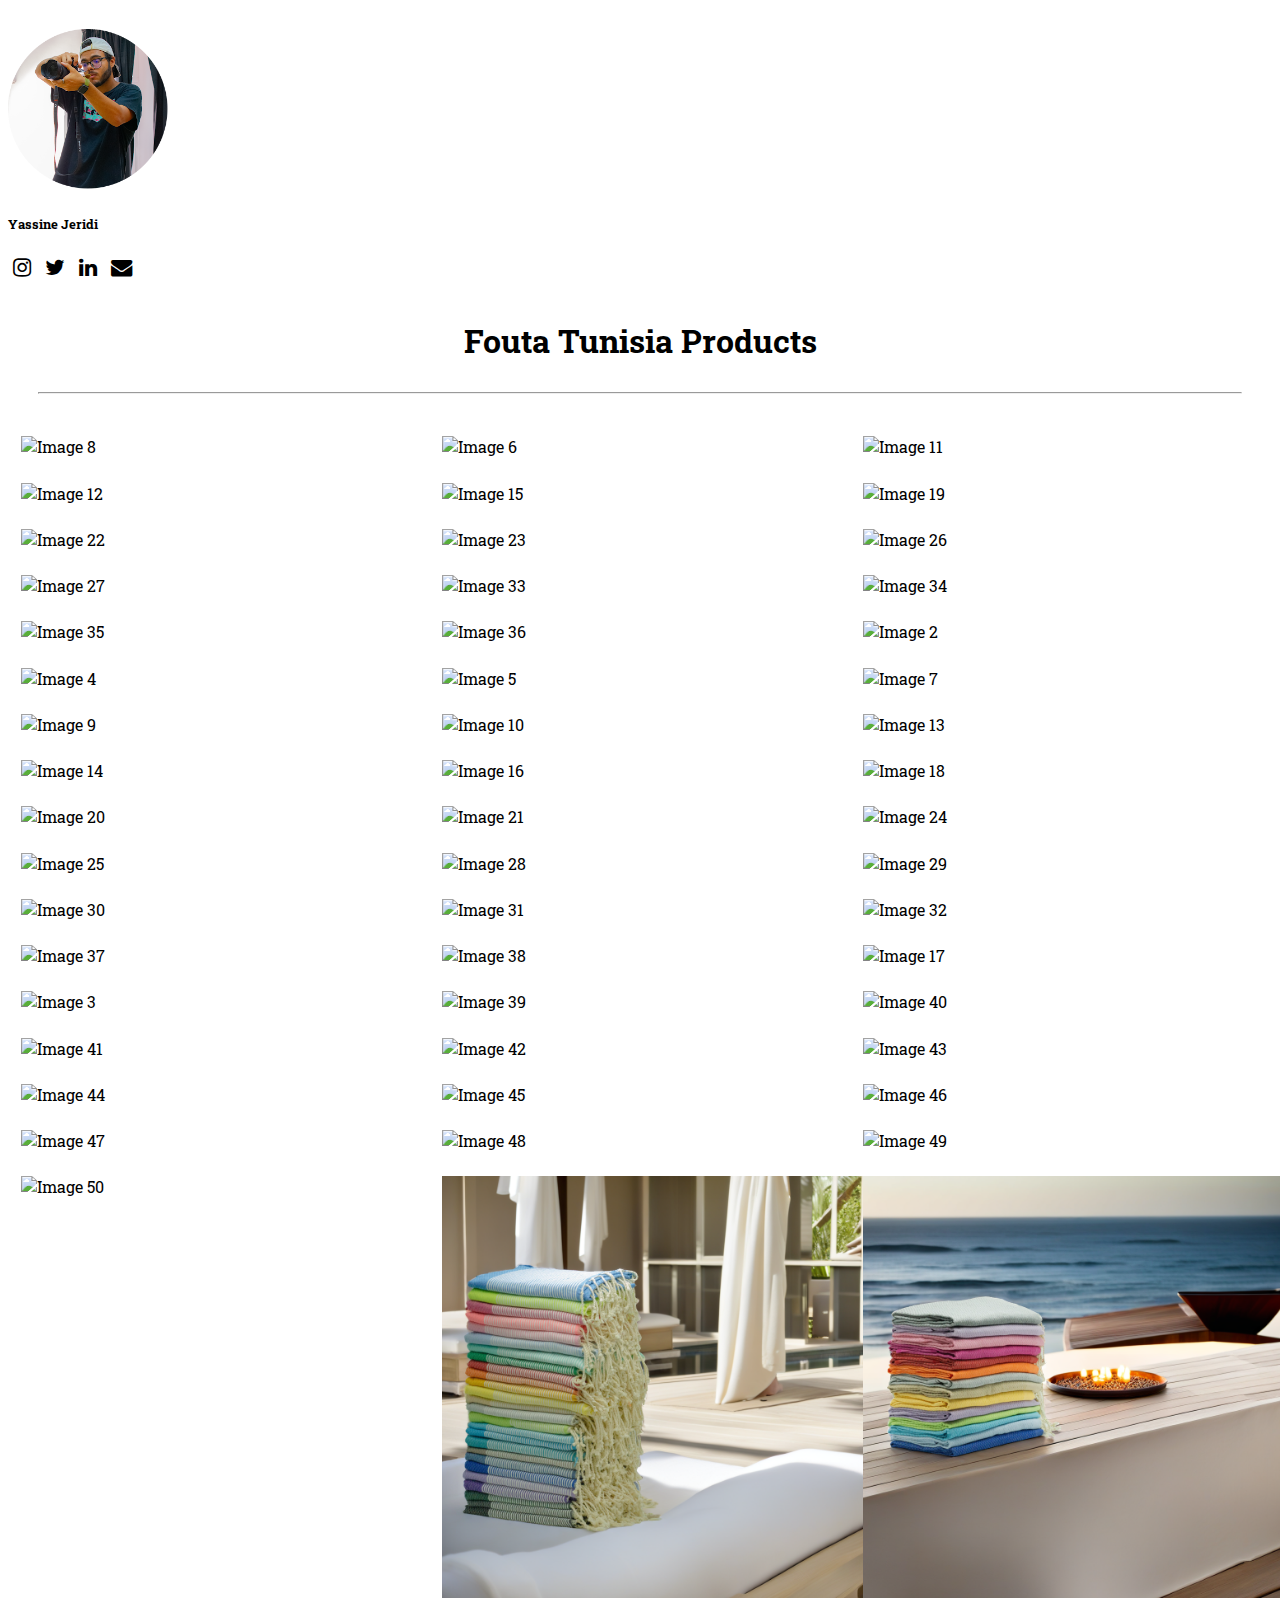
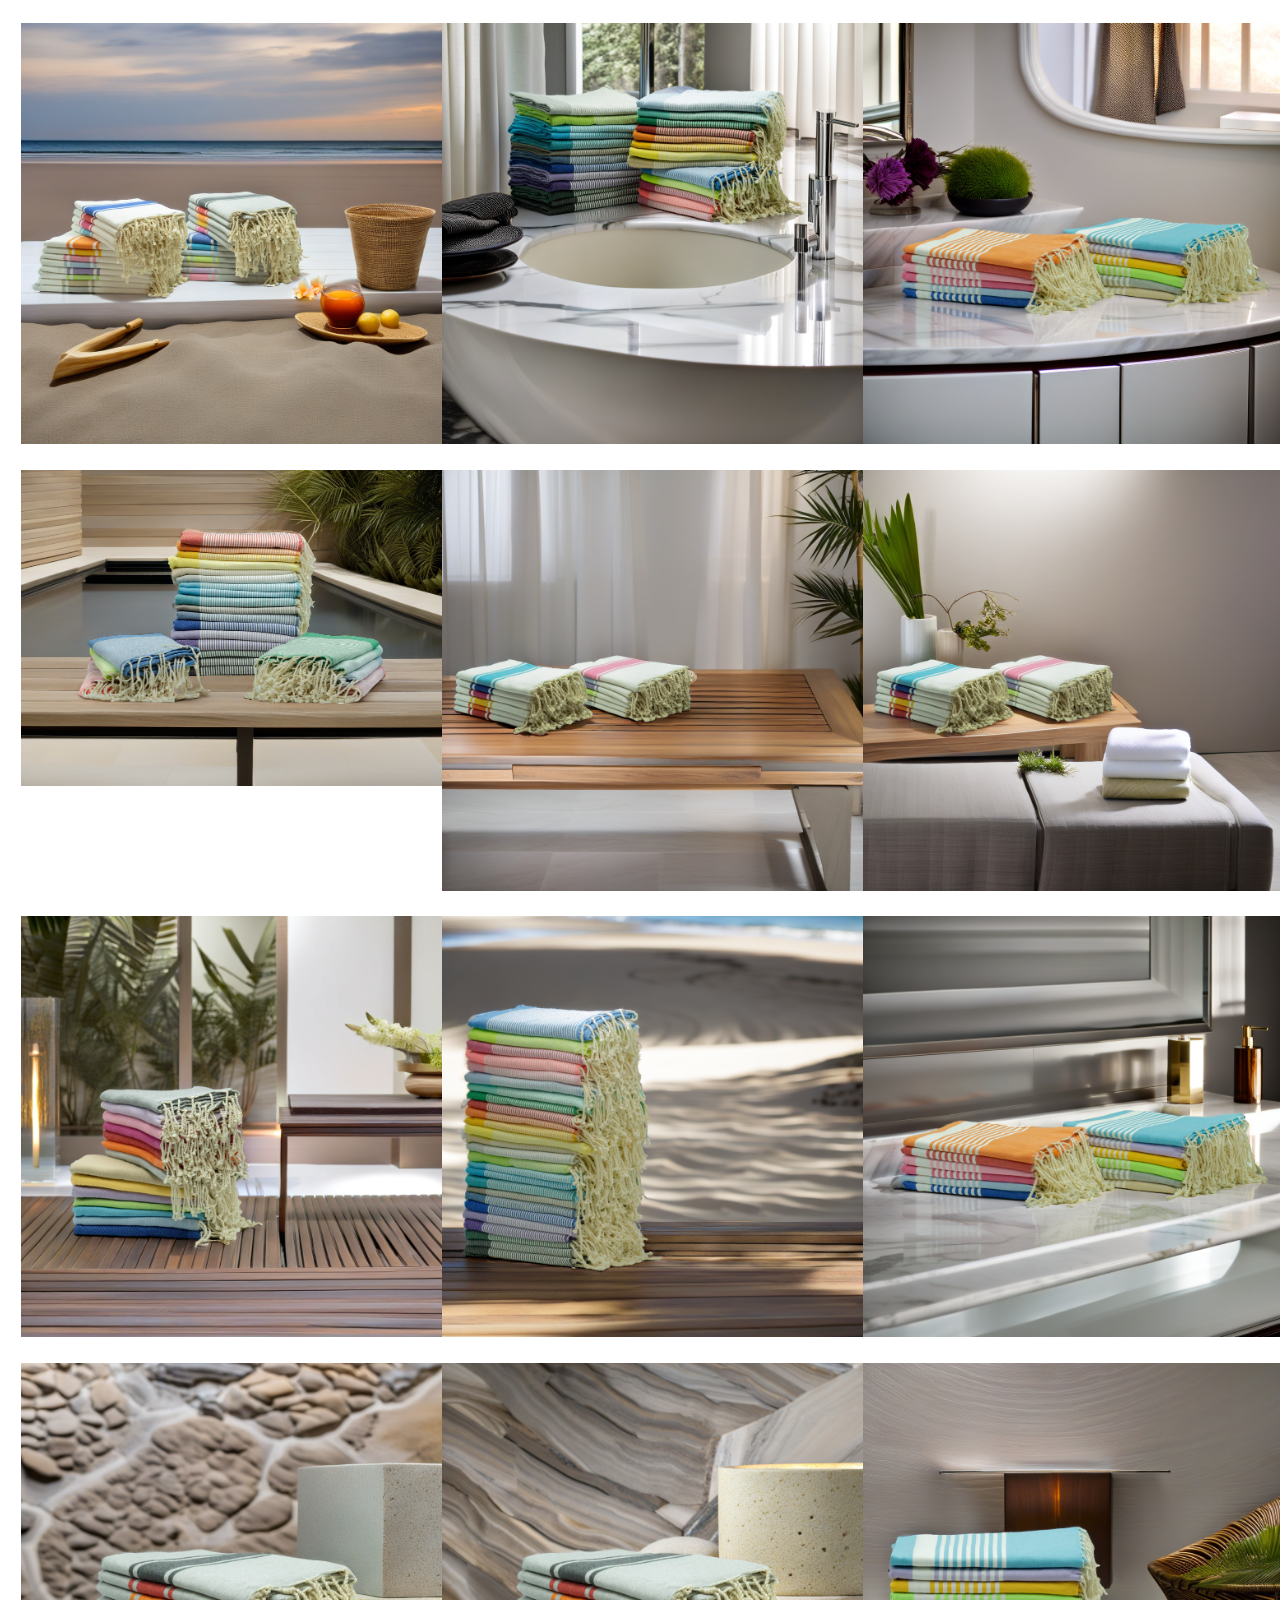
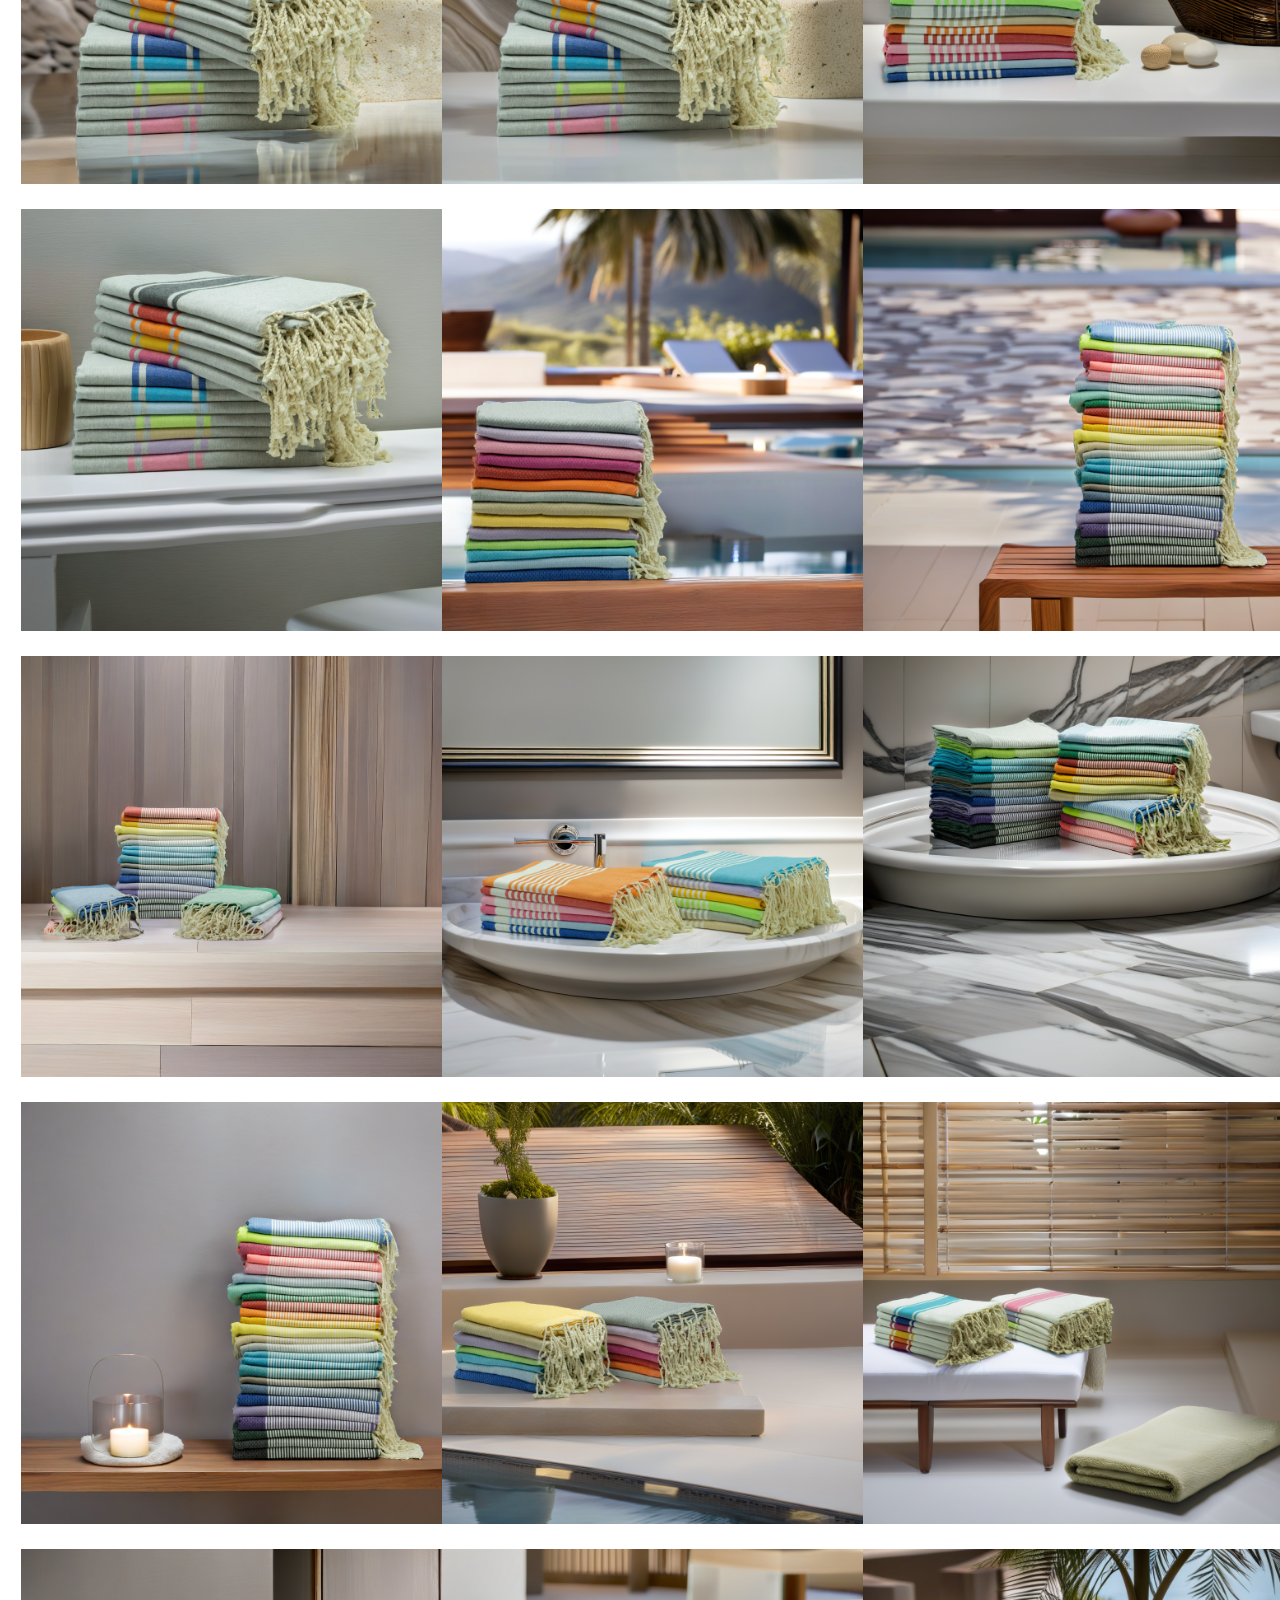
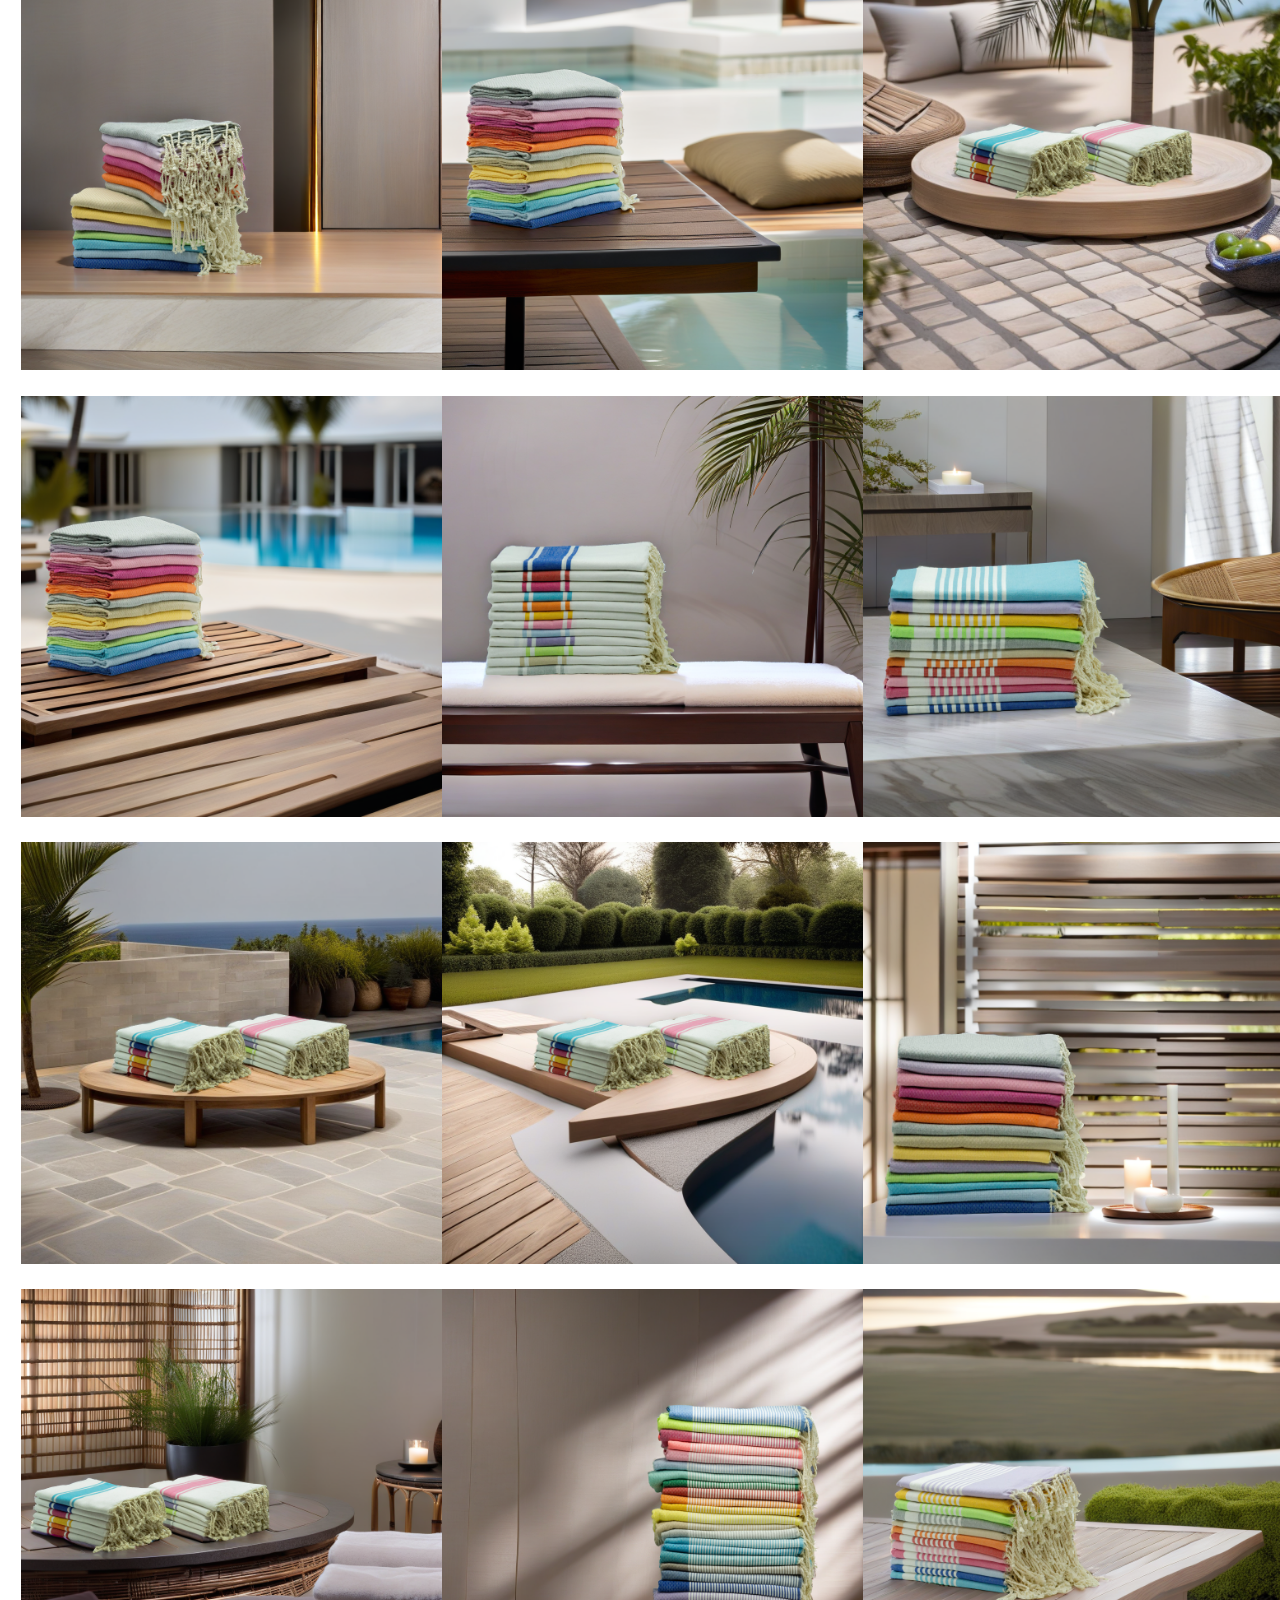
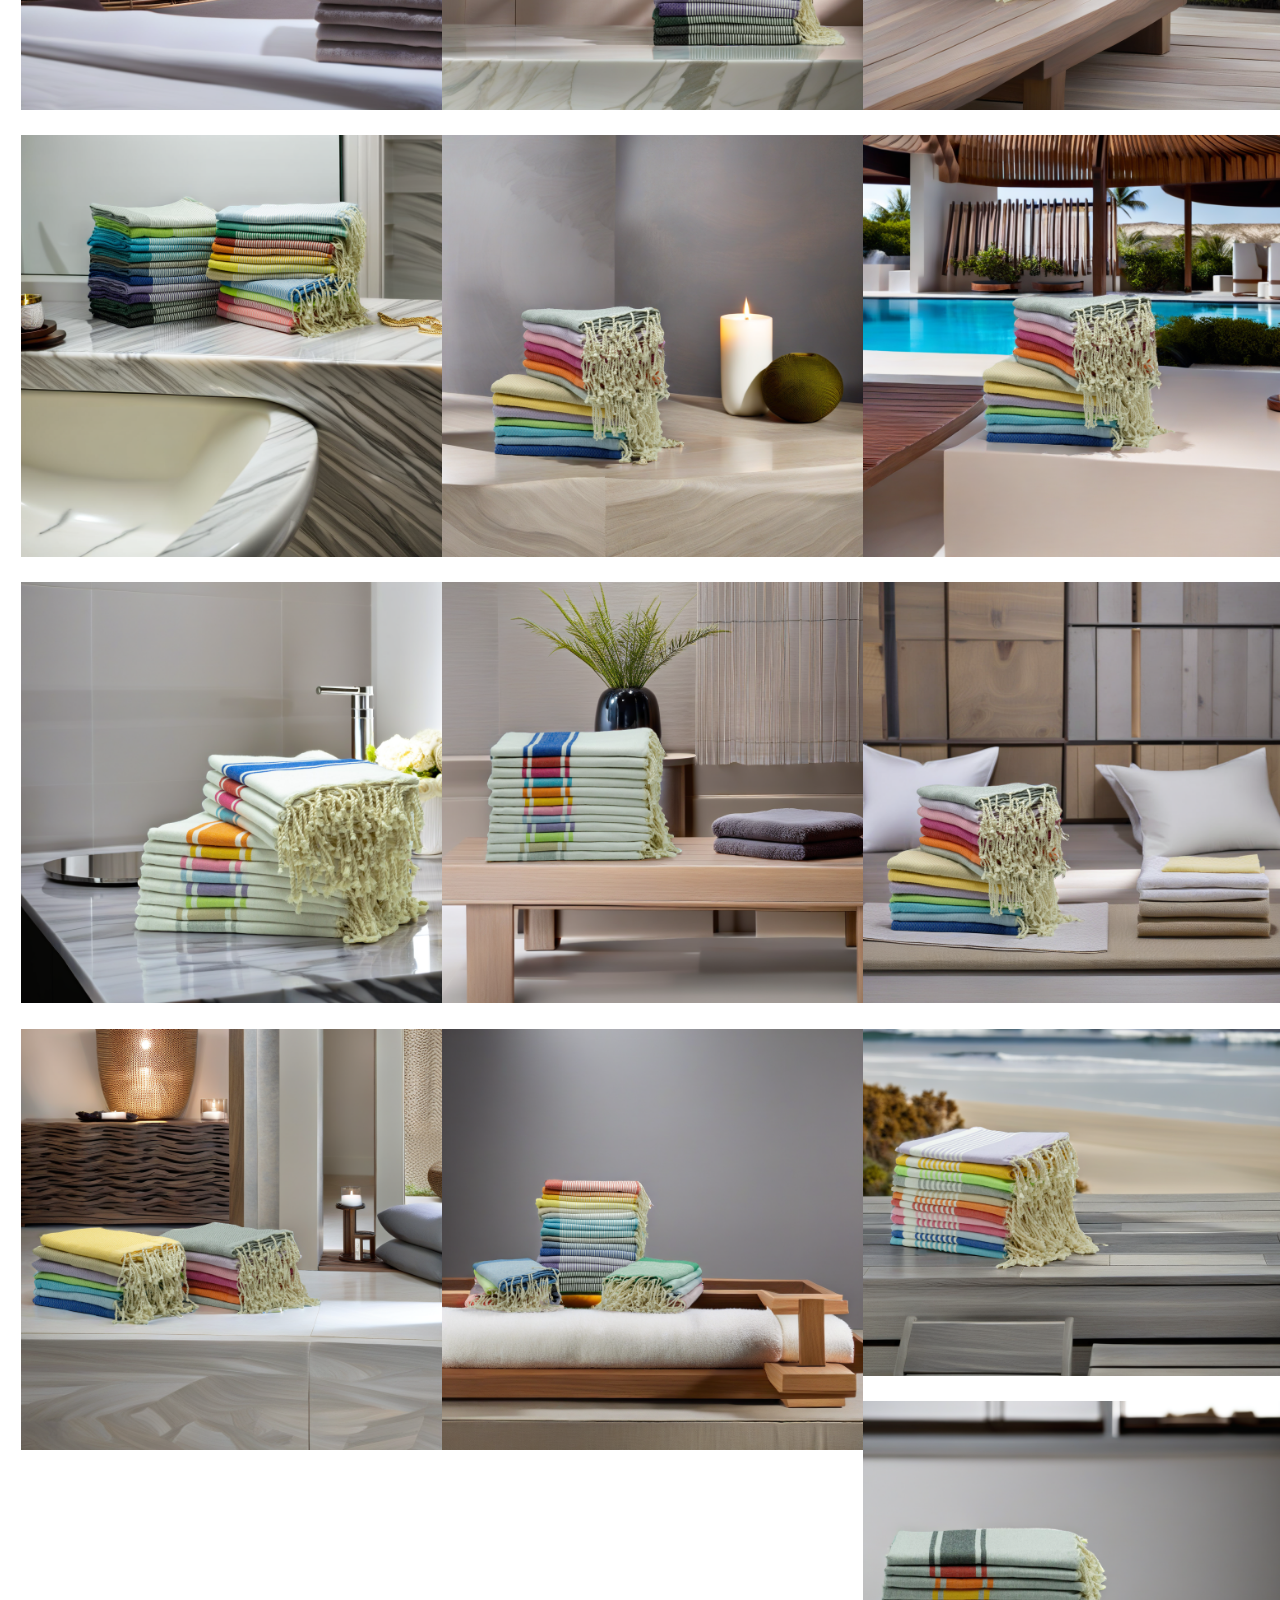
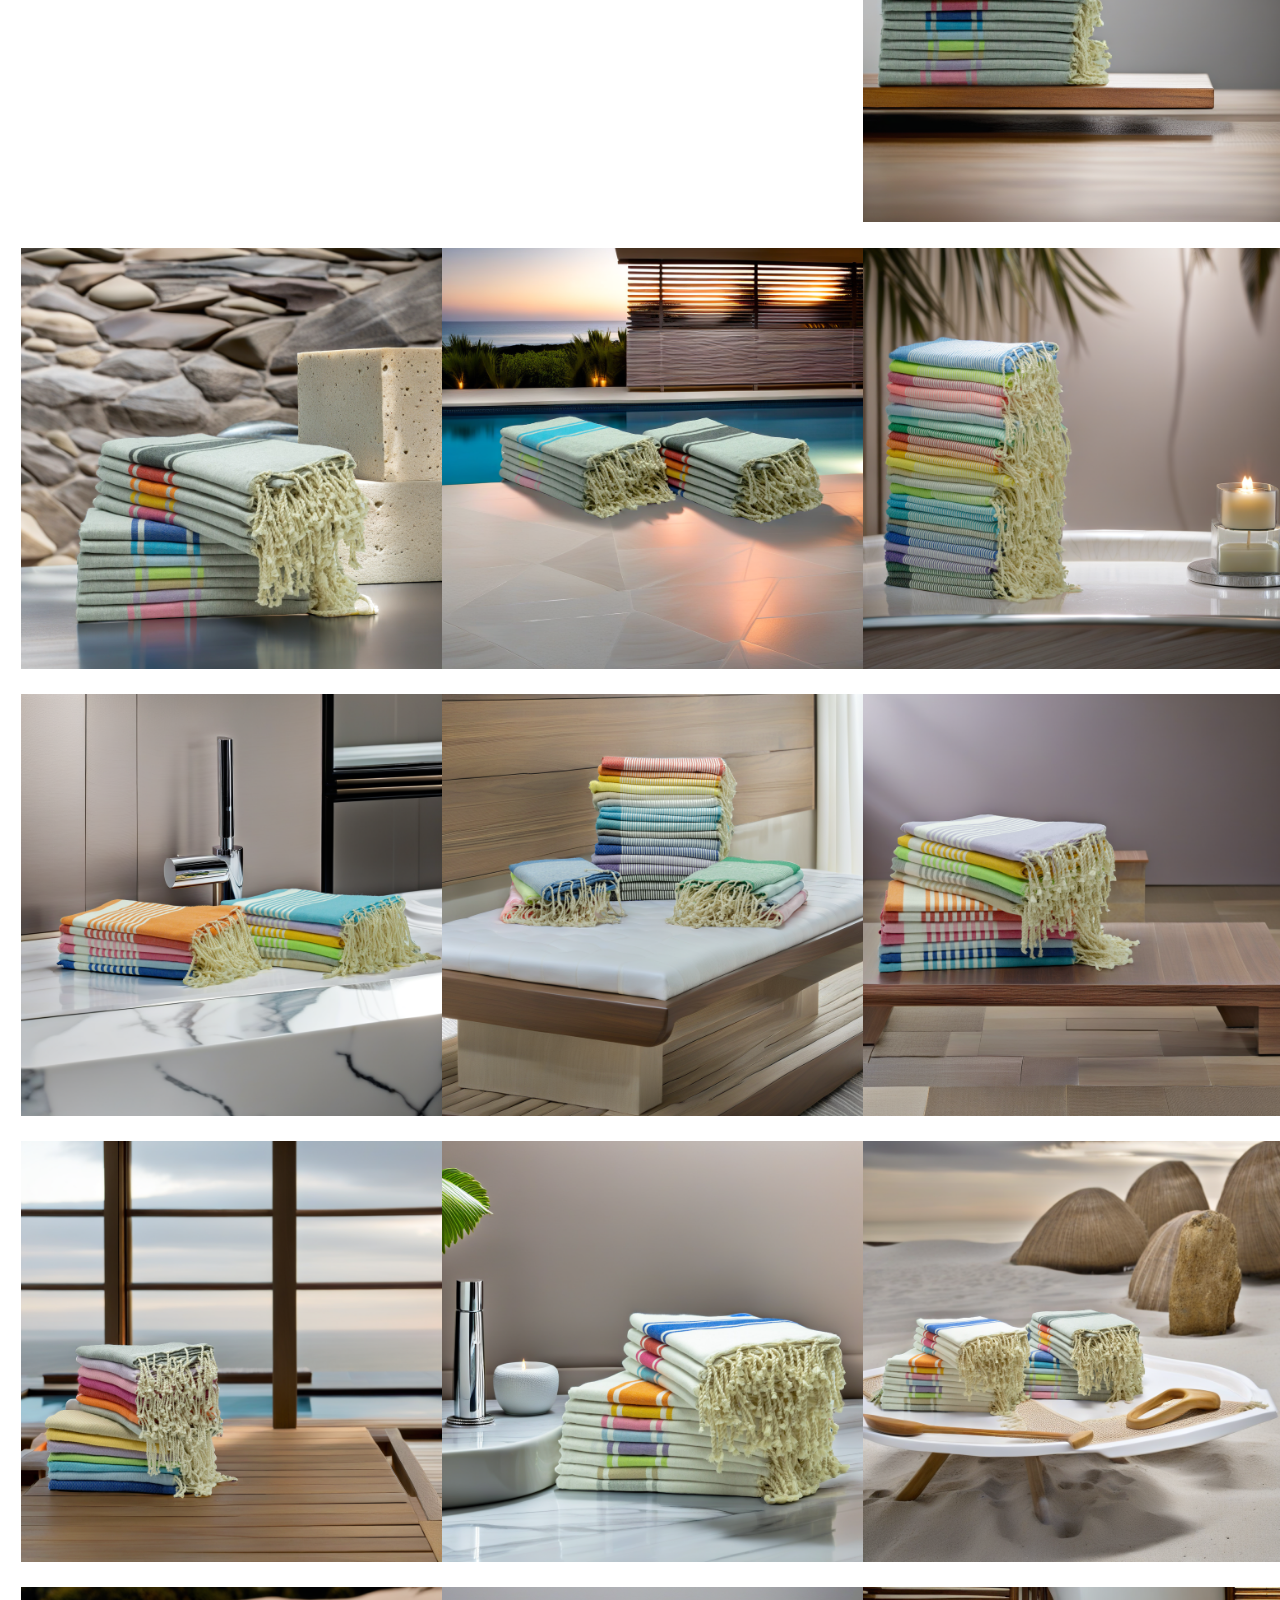
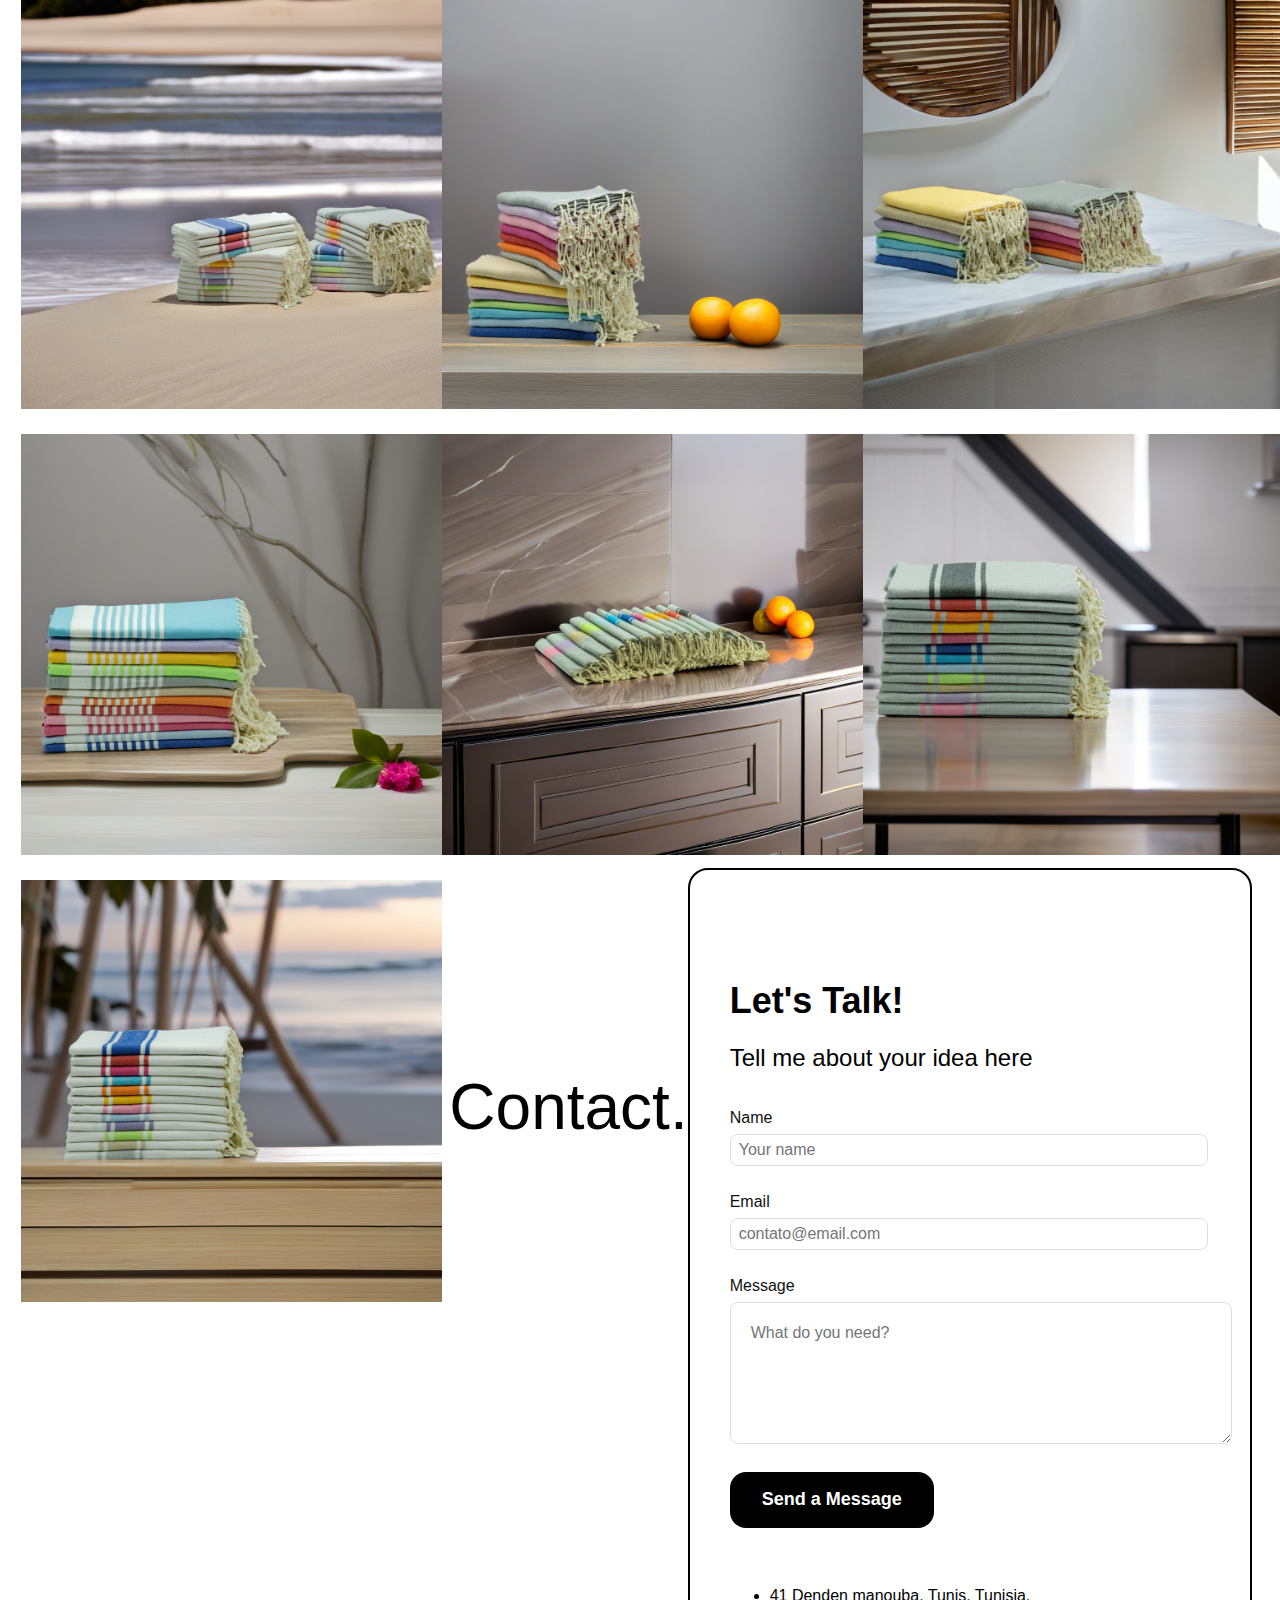
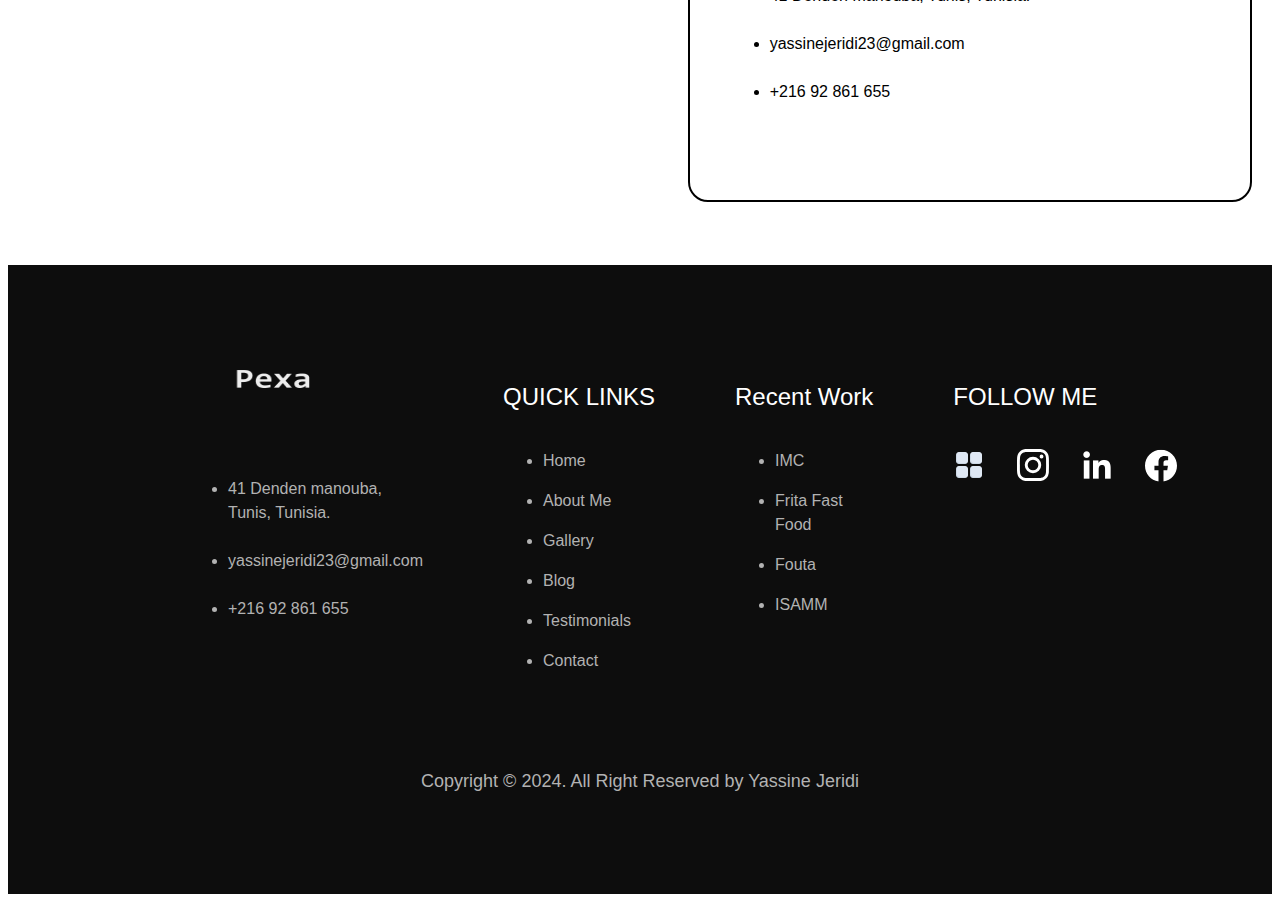
==== commit 32c4b271: "foota" ====
--- a/links/fouta tunisia/fouta tunisia.html
+++ b/links/fouta tunisia/fouta tunisia.html
@@ -35,43 +35,48 @@
 <h1 style="text-align: center ;">Fouta Tunisia Products</h1>
 <hr style="margin: 30px;">
   <div class="grid">
+
+
+
+    <div class="grid-item pictures"><img src="../../img/fouta/DSC06087.jpg" alt="Image 8"></div>
+    <div class="grid-item pictures"><img src="../../img/fouta/DSC06080.jpg" alt="Image 6"></div>
+    <div class="grid-item pictures"><img src="../../img/fouta/DSC06096.jpg" alt="Image 11"></div>
+    <div class="grid-item pictures"><img src="../../img/fouta/DSC06097.jpg" alt="Image 12"></div>
+    <div class="grid-item pictures"><img src="../../img/fouta/DSC06115.jpg" alt="Image 15"></div>
+    <div class="grid-item pictures"><img src="../../img/fouta/DSC06136.jpg" alt="Image 19"></div>
+    <div class="grid-item pictures"><img src="../../img/fouta/DSC06168.jpg" alt="Image 22"></div>
+    <div class="grid-item pictures"><img src="../../img/fouta/DSC06187.jpg" alt="Image 23"></div>
+    <div class="grid-item pictures"><img src="../../img/fouta/DSC06203.jpg" alt="Image 26"></div>    
+    <div class="grid-item pictures"><img src="../../img/fouta/DSC06204.jpg" alt="Image 27"></div>
+    <div class="grid-item pictures"><img src="../../img/fouta/DSC06221.jpg" alt="Image 33"></div>
+    <div class="grid-item pictures"><img src="../../img/fouta/DSC06222.jpg" alt="Image 34"></div>
+    <div class="grid-item pictures"><img src="../../img/fouta/DSC06236.jpg" alt="Image 35"></div>
+    <div class="grid-item pictures"><img src="../../img/fouta/DSC06239.jpg" alt="Image 36"></div>
+
     <div class="grid-item pictures"><img src="../../img/fouta/DSC06055_1.jpg" alt="Image 2"></div>
-    <div class="grid-item pictures"><img src="../../img/fouta/DSC06062.jpg" alt="Image 3"></div>
     <div class="grid-item pictures"><img src="../../img/fouta/DSC06069.jpg" alt="Image 4"></div>
     <div class="grid-item pictures"><img src="../../img/fouta/DSC06076.jpg" alt="Image 5"></div>
-    <div class="grid-item pictures"><img src="../../img/fouta/DSC06080.jpg" alt="Image 6"></div>
+
     <div class="grid-item pictures"><img src="../../img/fouta/DSC06086.jpg" alt="Image 7"></div>
-    <div class="grid-item pictures"><img src="../../img/fouta/DSC06087.jpg" alt="Image 8"></div>
     <div class="grid-item pictures"><img src="../../img/fouta/DSC06088.jpg" alt="Image 9"></div>
     <div class="grid-item pictures"><img src="../../img/fouta/DSC06093.jpg" alt="Image 10"></div>
-    <div class="grid-item pictures"><img src="../../img/fouta/DSC06096.jpg" alt="Image 11"></div>
-    <div class="grid-item pictures"><img src="../../img/fouta/DSC06097.jpg" alt="Image 12"></div>
     <div class="grid-item pictures"><img src="../../img/fouta/DSC06101.jpg" alt="Image 13"></div>
     <div class="grid-item pictures"><img src="../../img/fouta/DSC06110.jpg" alt="Image 14"></div>
-    <div class="grid-item pictures"><img src="../../img/fouta/DSC06115.jpg" alt="Image 15"></div>
     <div class="grid-item pictures"><img src="../../img/fouta/DSC06118.jpg" alt="Image 16"></div>
-    <div class="grid-item pictures"><img src="../../img/fouta/DSC06123.jpg" alt="Image 17"></div>
     <div class="grid-item pictures"><img src="../../img/fouta/DSC06126.jpg" alt="Image 18"></div>
-    <div class="grid-item pictures"><img src="../../img/fouta/DSC06136.jpg" alt="Image 19"></div>
     <div class="grid-item pictures"><img src="../../img/fouta/DSC06139.jpg" alt="Image 20"></div>
     <div class="grid-item pictures"><img src="../../img/fouta/DSC06144.jpg" alt="Image 21"></div>
-    <div class="grid-item pictures"><img src="../../img/fouta/DSC06168.jpg" alt="Image 22"></div>
-    <div class="grid-item pictures"><img src="../../img/fouta/DSC06187.jpg" alt="Image 23"></div>
     <div class="grid-item pictures"><img src="../../img/fouta/DSC06188.jpg" alt="Image 24"></div>
     <div class="grid-item pictures"><img src="../../img/fouta/DSC06190.jpg" alt="Image 25"></div>
-    <div class="grid-item pictures"><img src="../../img/fouta/DSC06203.jpg" alt="Image 26"></div>
-    <div class="grid-item pictures"><img src="../../img/fouta/DSC06204.jpg" alt="Image 27"></div>
     <div class="grid-item pictures"><img src="../../img/fouta/DSC06205.jpg" alt="Image 28"></div>
     <div class="grid-item pictures"><img src="../../img/fouta/DSC06206.jpg" alt="Image 29"></div>
     <div class="grid-item pictures"><img src="../../img/fouta/DSC06209.jpg" alt="Image 30"></div>
     <div class="grid-item pictures"><img src="../../img/fouta/DSC06210.jpg" alt="Image 31"></div>
     <div class="grid-item pictures"><img src="../../img/fouta/DSC06213.jpg" alt="Image 32"></div>
-    <div class="grid-item pictures"><img src="../../img/fouta/DSC06221.jpg" alt="Image 33"></div>
-    <div class="grid-item pictures"><img src="../../img/fouta/DSC06222.jpg" alt="Image 34"></div>
-    <div class="grid-item pictures"><img src="../../img/fouta/DSC06236.jpg" alt="Image 35"></div>
-    <div class="grid-item pictures"><img src="../../img/fouta/DSC06239.jpg" alt="Image 36"></div>
     <div class="grid-item pictures"><img src="../../img/fouta/DSC06251.jpg" alt="Image 37"></div>
     <div class="grid-item pictures"><img src="../../img/fouta/DSC06266.jpg" alt="Image 38"></div>
+    <div class="grid-item pictures"><img src="../../img/fouta/DSC06123.jpg" alt="Image 17"></div>
+    <div class="grid-item pictures"><img src="../../img/fouta/DSC06062.jpg" alt="Image 3"></div>
     <div class="grid-item pictures"><img src="../../img/fouta/IMG_2363.png" alt="Image 39"></div>
     <div class="grid-item pictures"><img src="../../img/fouta/IMG_2364.png" alt="Image 40"></div>
     <div class="grid-item pictures"><img src="../../img/fouta/IMG_2365.png" alt="Image 41"></div>
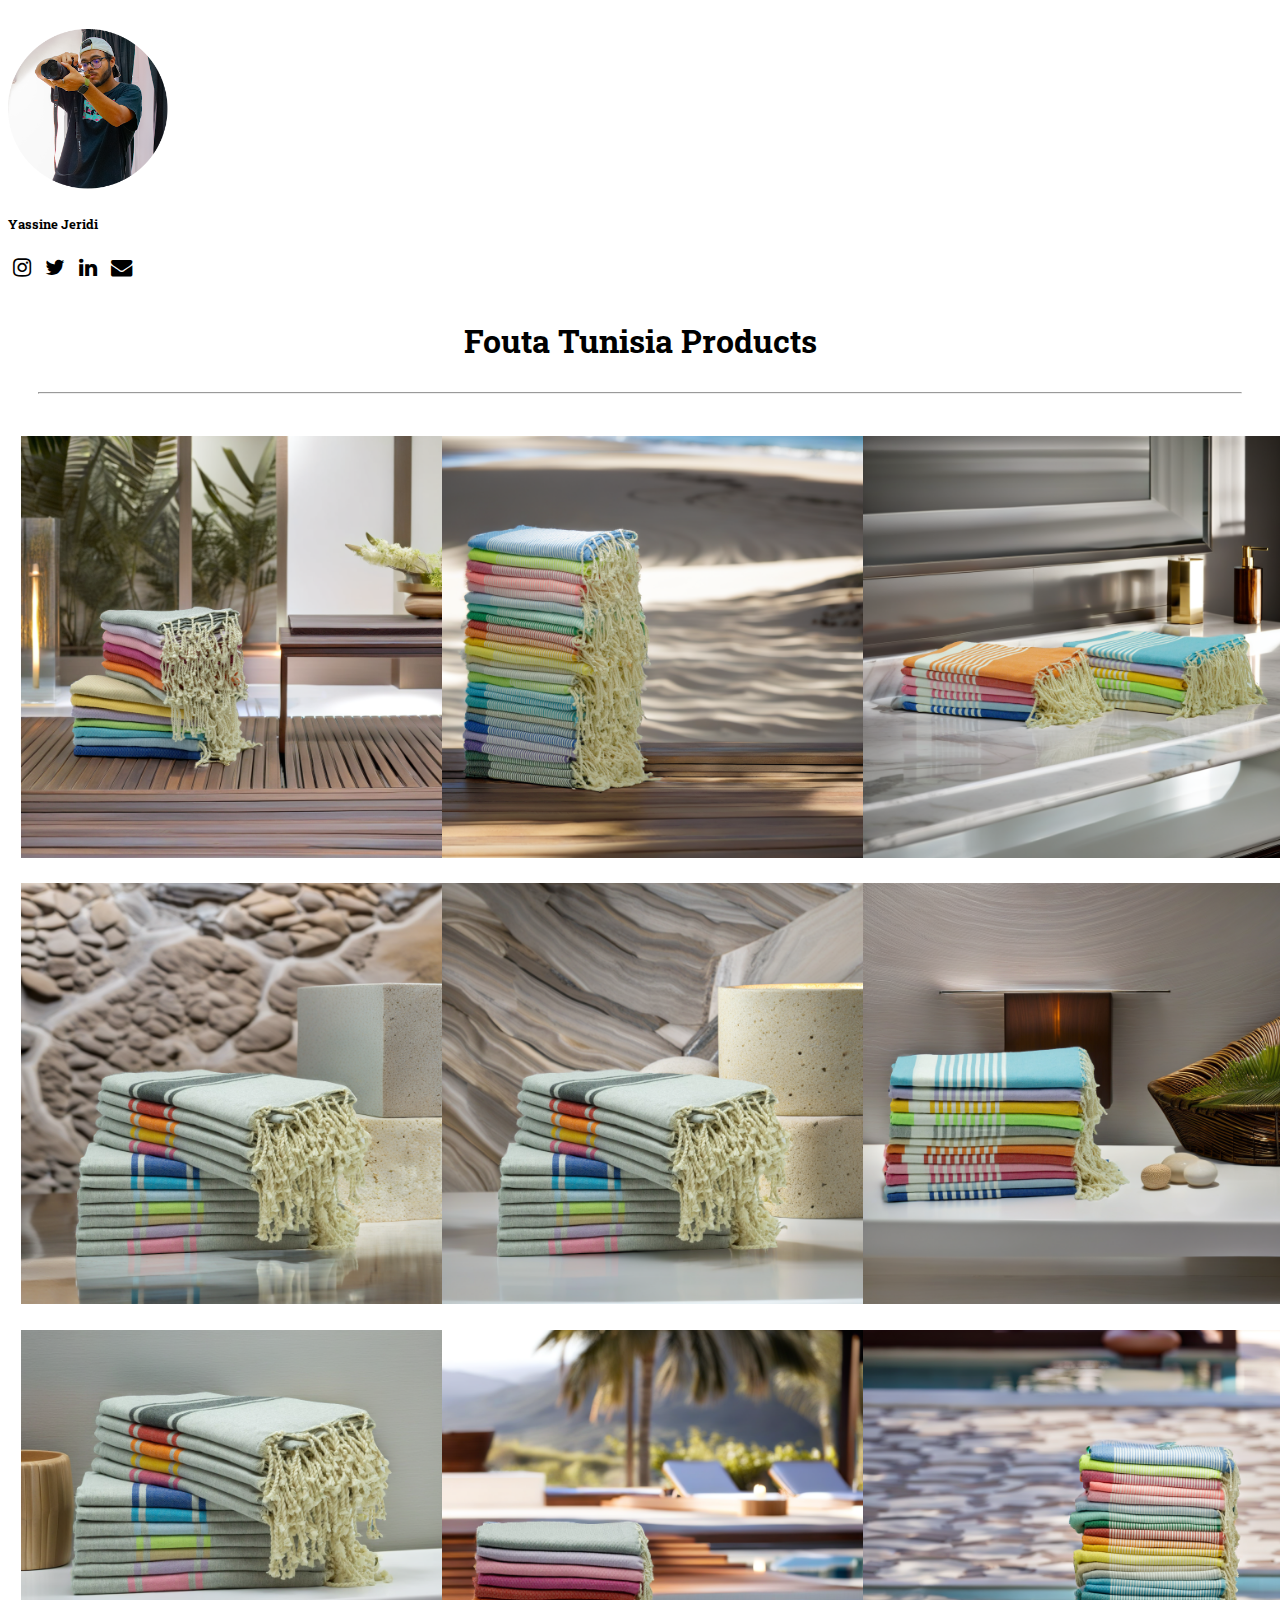
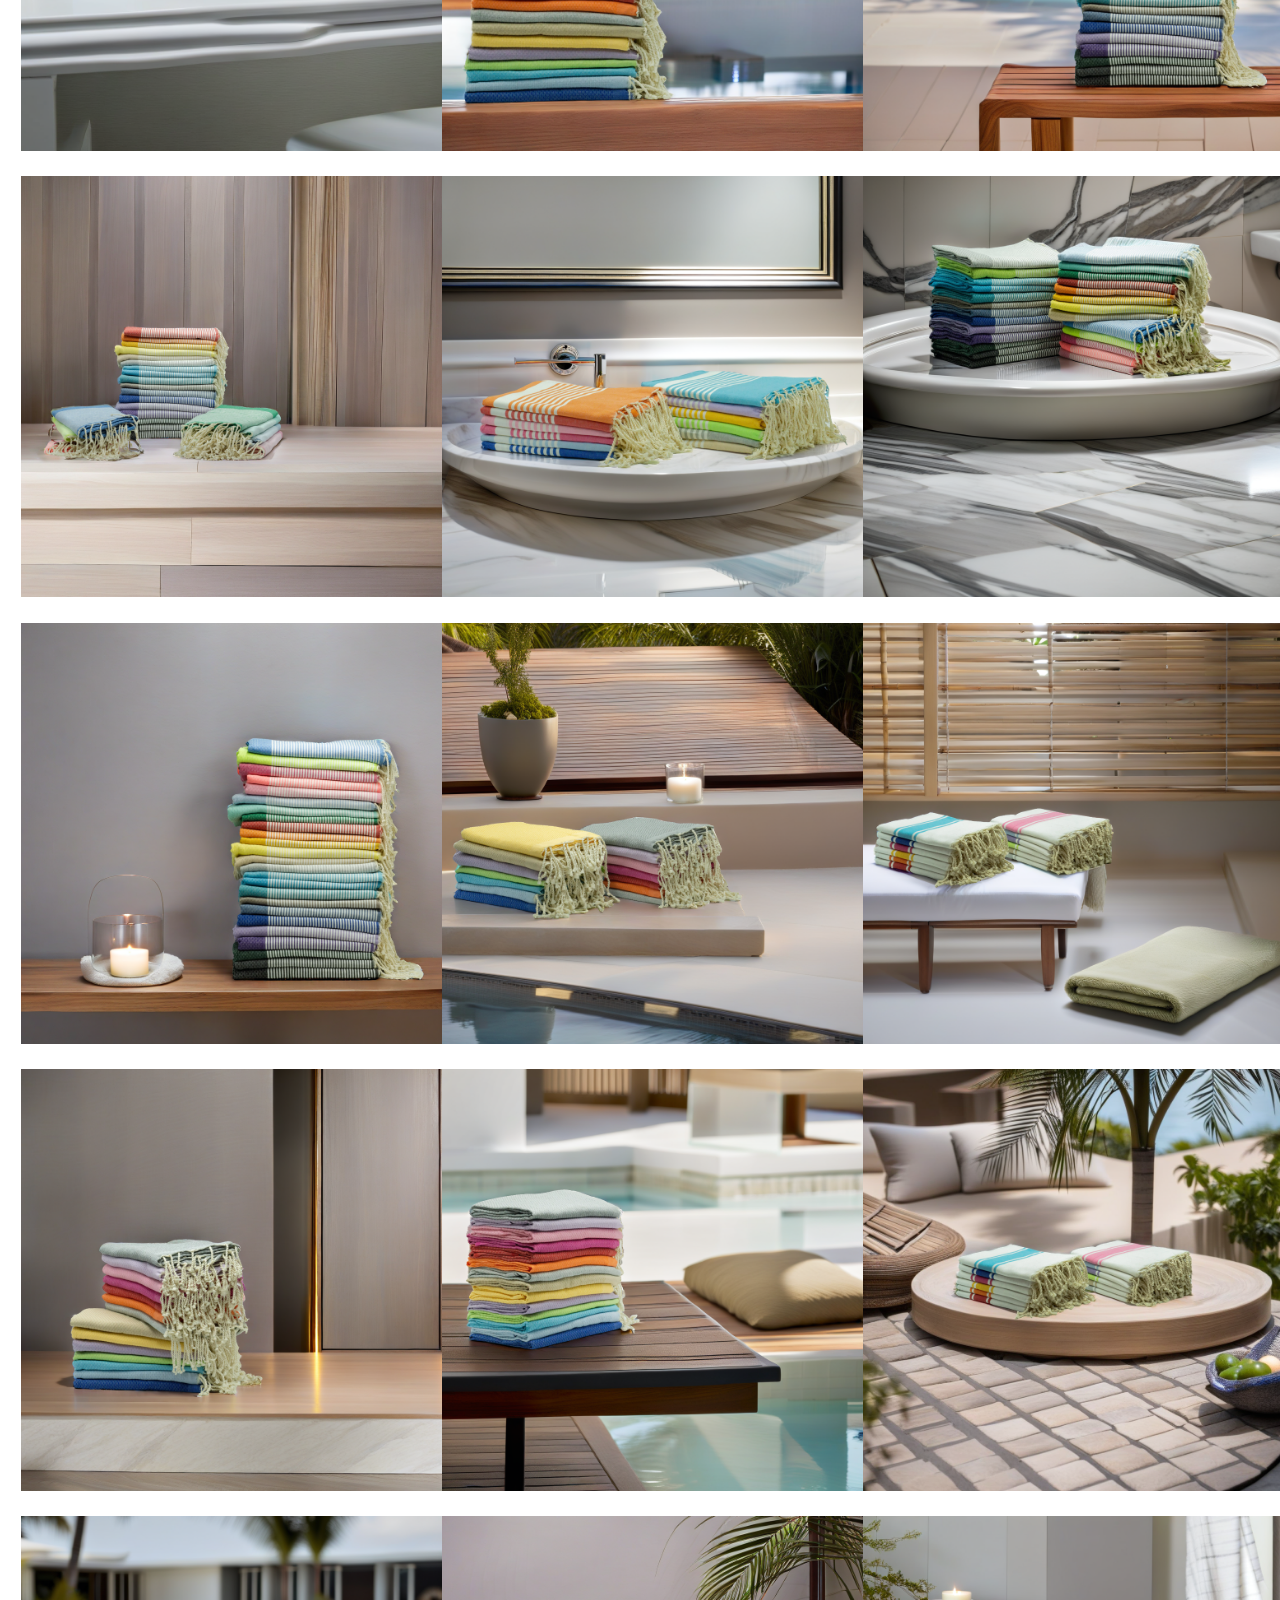
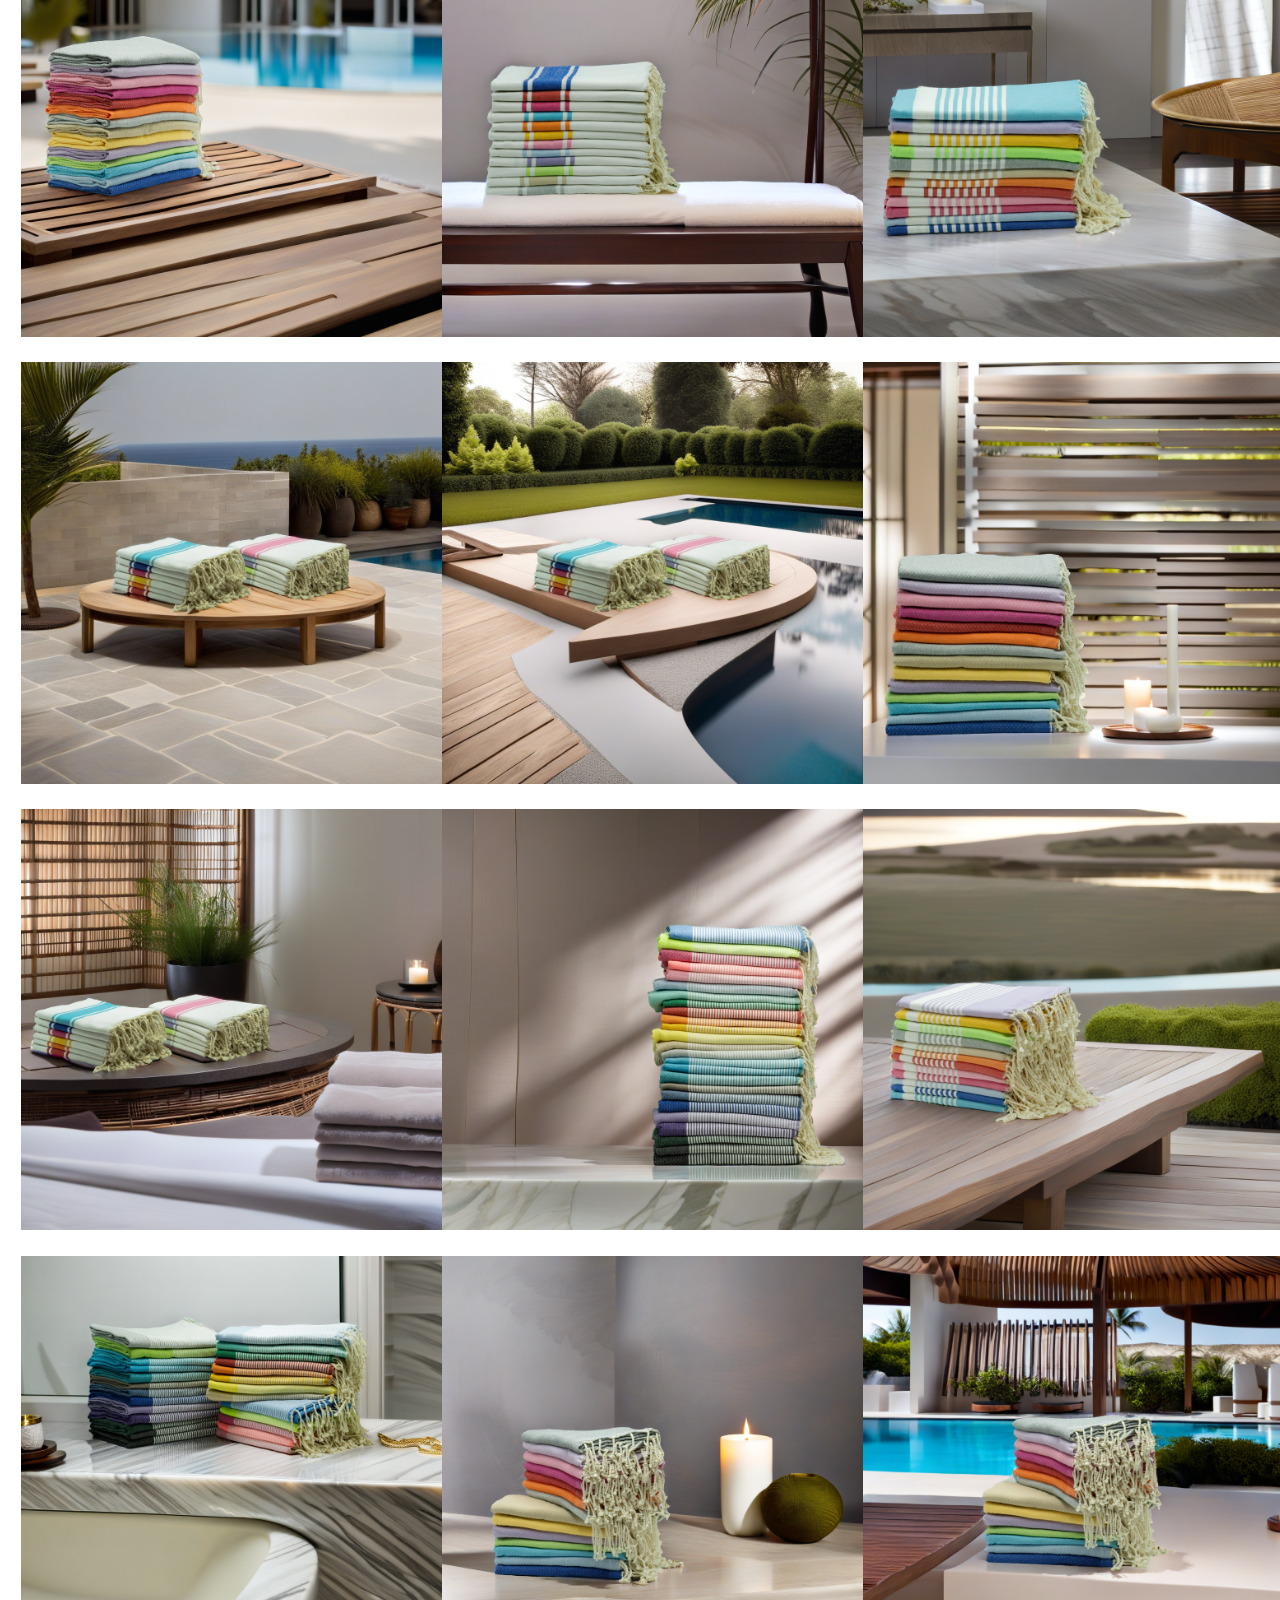
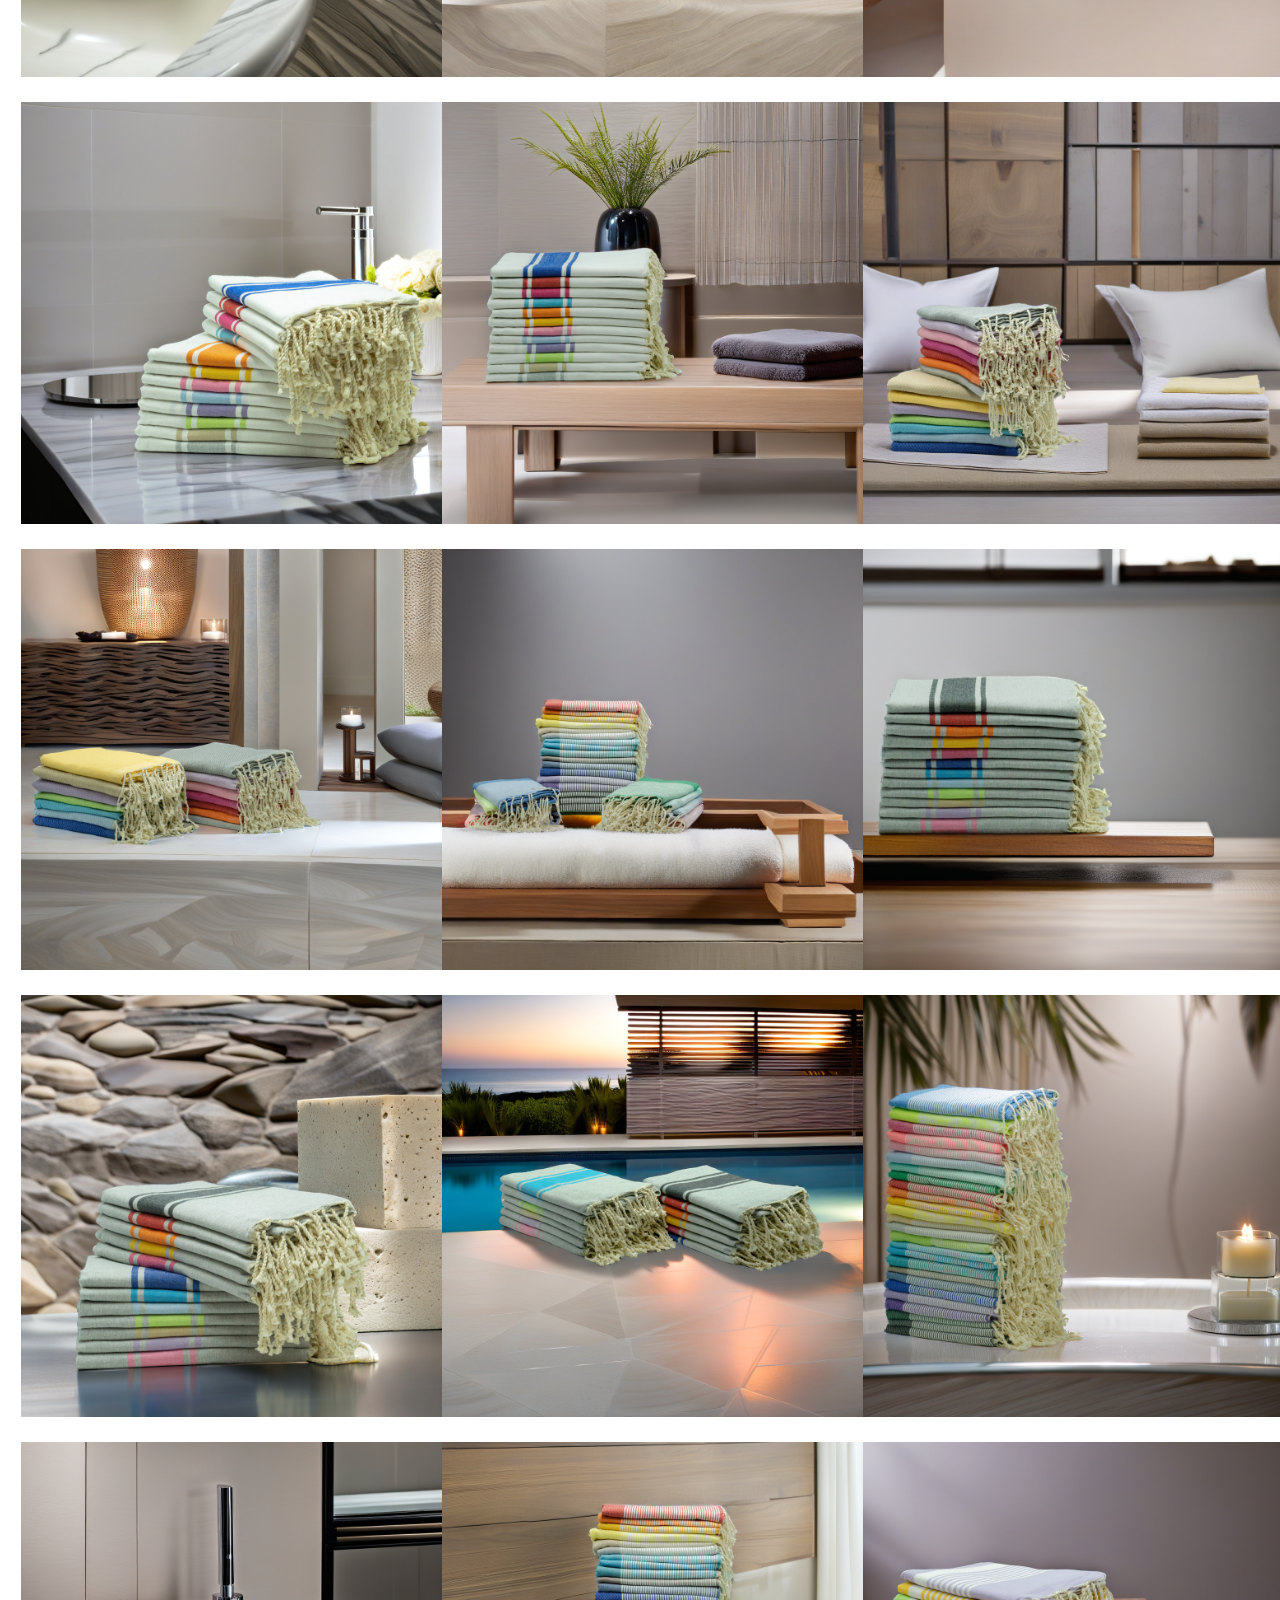
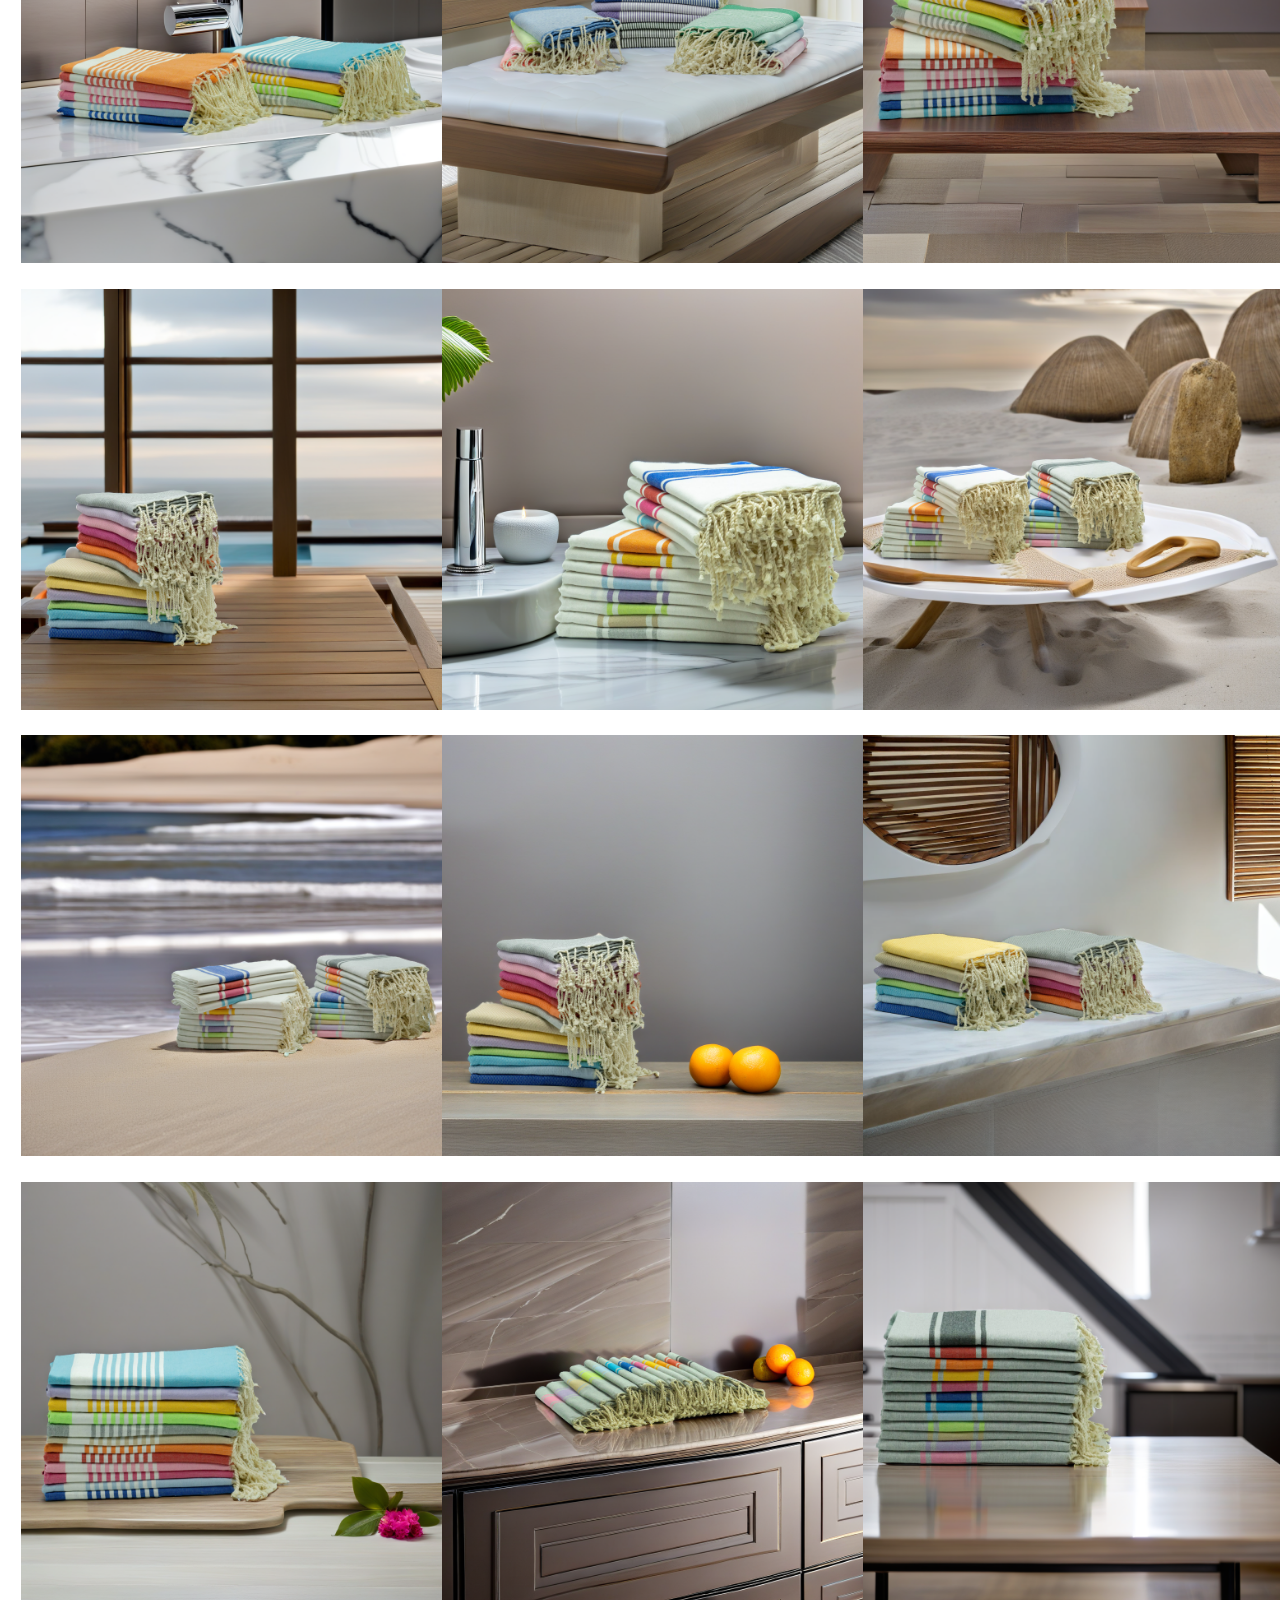
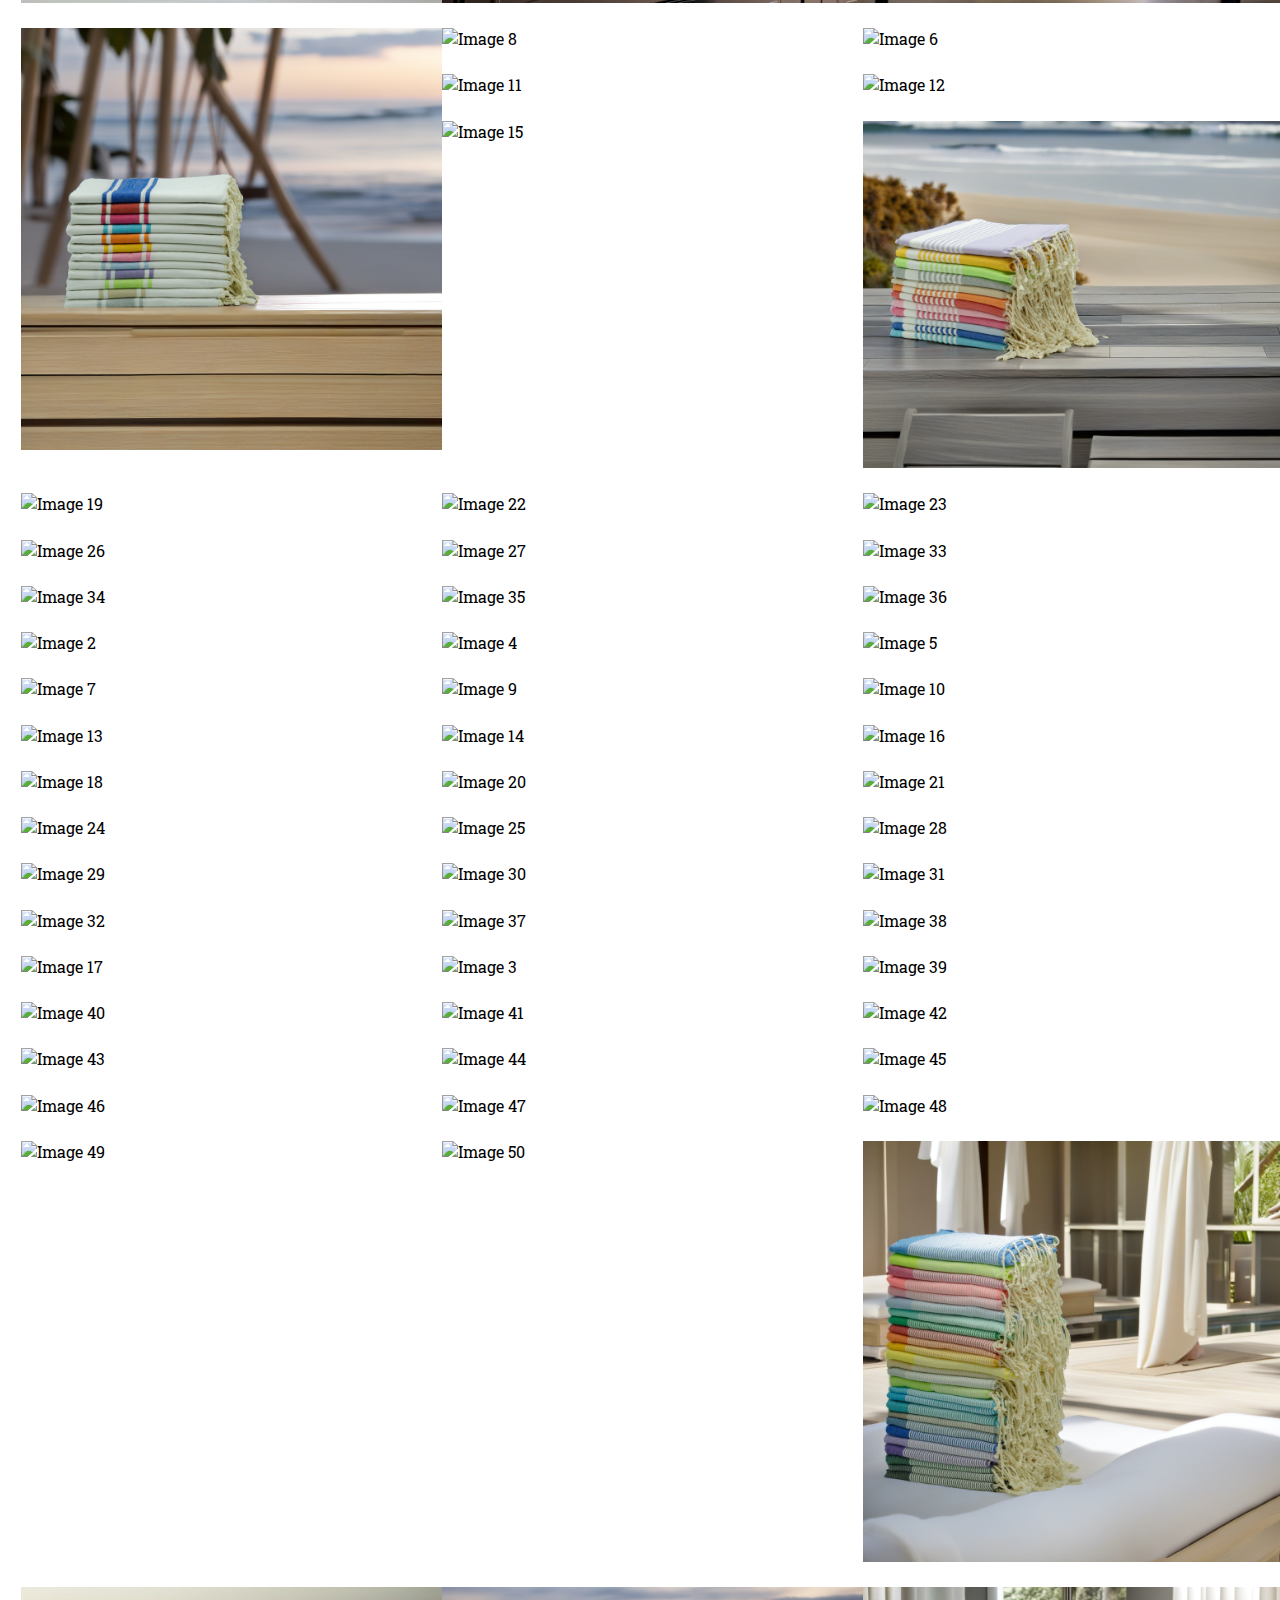
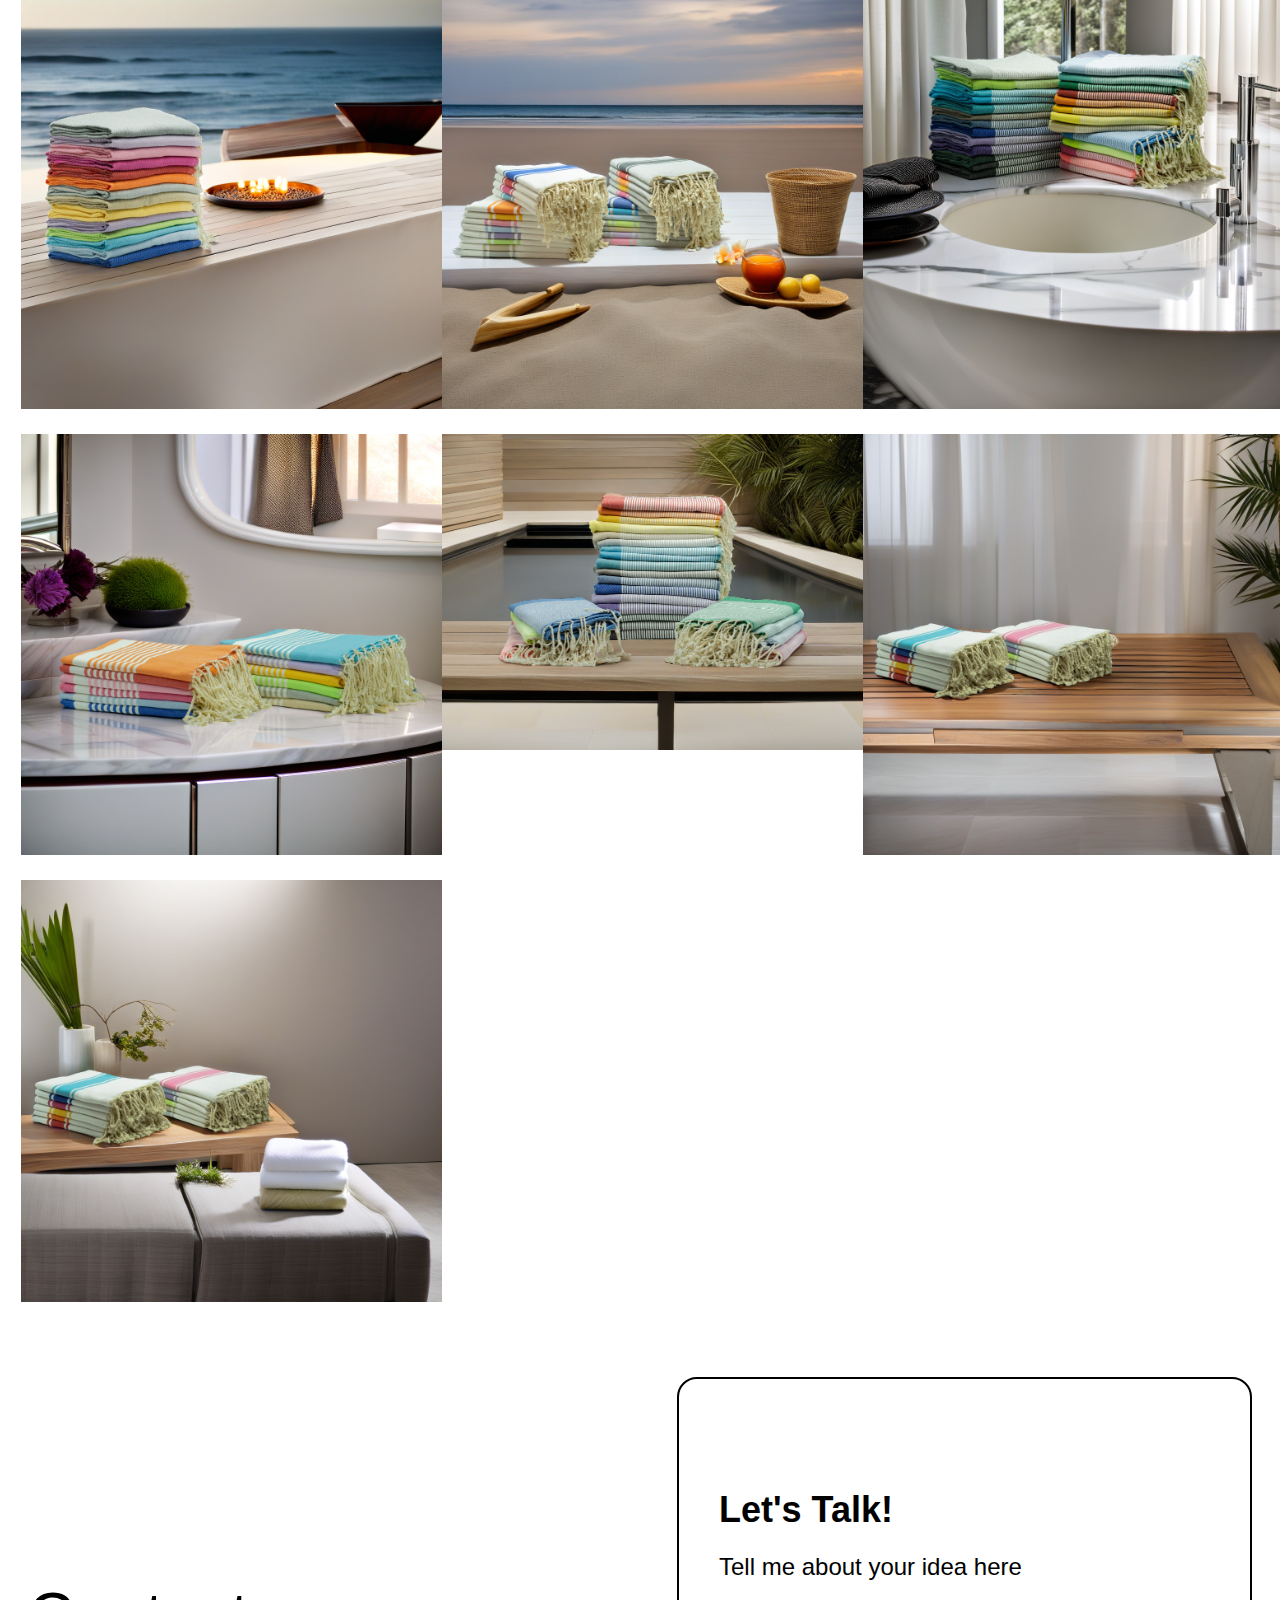
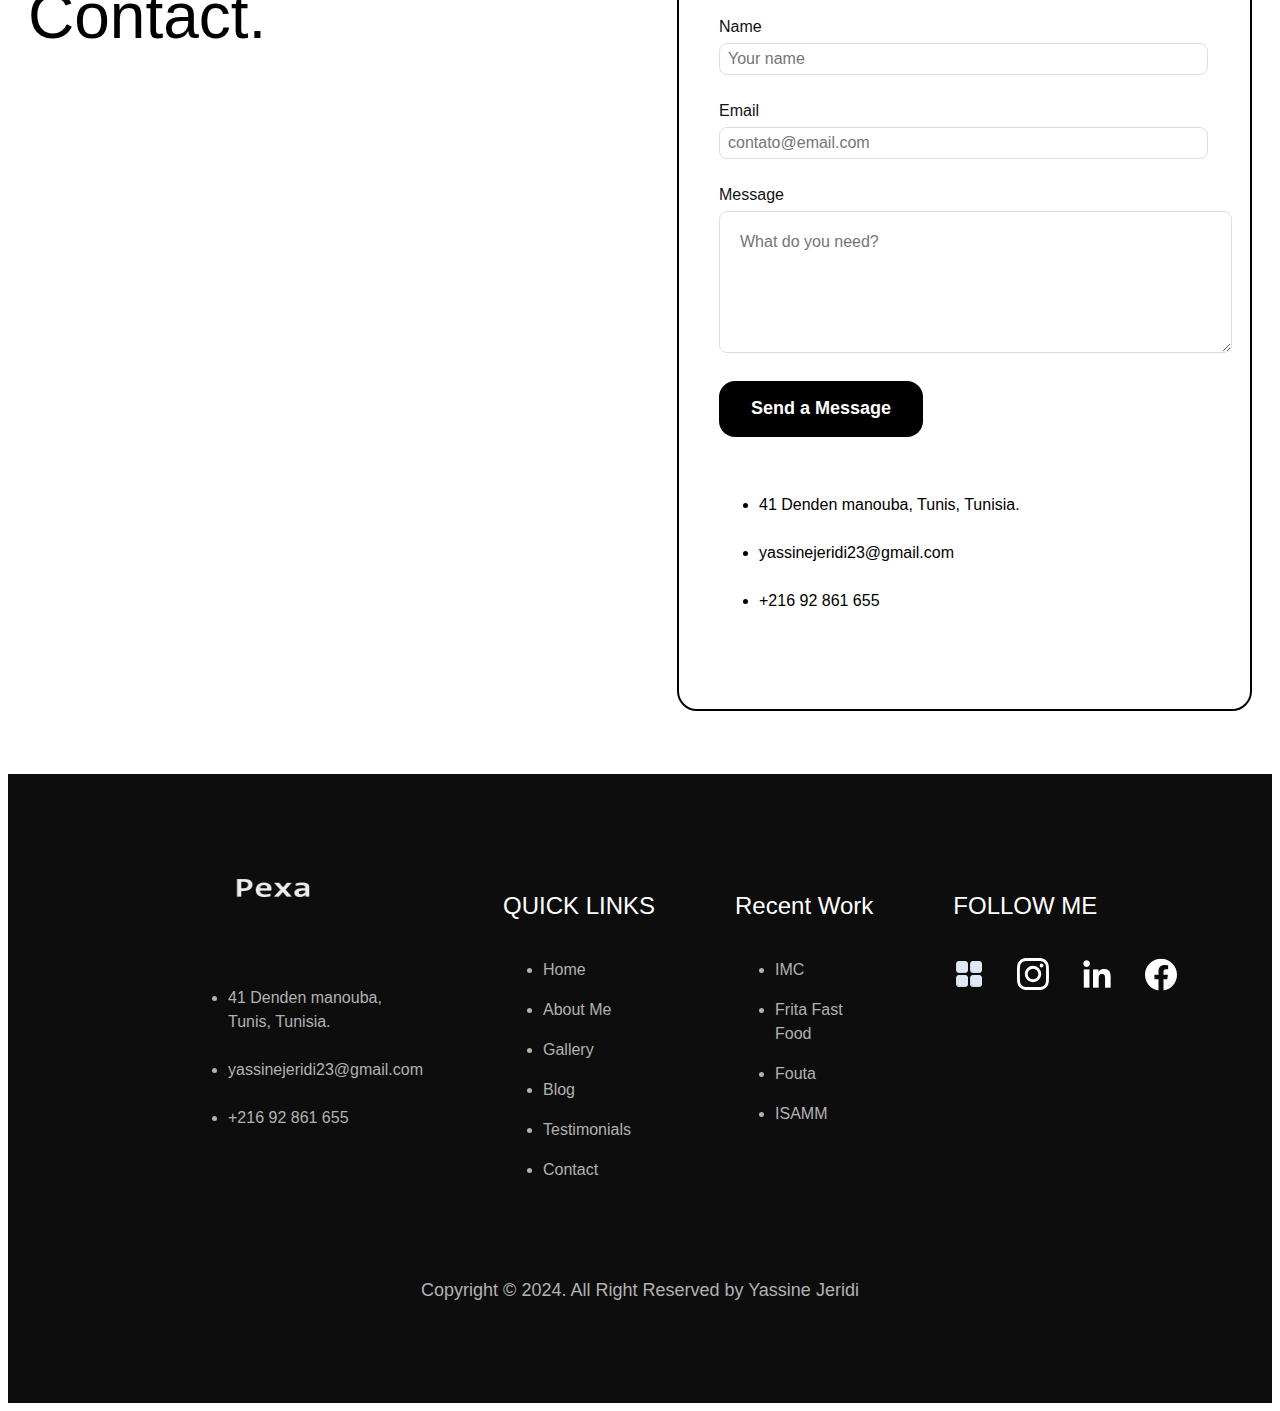
==== commit b726546e: "foota" ====
--- a/links/fouta tunisia/fouta tunisia.html
+++ b/links/fouta tunisia/fouta tunisia.html
@@ -36,13 +36,66 @@
 <hr style="margin: 30px;">
   <div class="grid">
 
-
+    <div class="grid-item pictures"><img src="../../img/fouta/2b9bd8f9fcd94512b7b70facf5f42ce0.png" alt="Image 59"></div>
+    <div class="grid-item pictures"><img src="../../img/fouta/2d4ba18807f543abac486163646c6a66.png" alt="Image 60"></div>
+    <div class="grid-item pictures"><img src="../../img/fouta/2e6e5d891aaa4d5497832bc68bde2c3e.png" alt="Image 61"></div>
+    <div class="grid-item pictures"><img src="../../img/fouta/3524cfbc7431455b901c68a7340f0f93.png" alt="Image 62"></div>
+    <div class="grid-item pictures"><img src="../../img/fouta/40192019203b4acead090e230fb99085.png" alt="Image 63"></div>
+    <div class="grid-item pictures"><img src="../../img/fouta/403be0eb33ce4e77b6b01b77c30a046b.png" alt="Image 64"></div>
+    <div class="grid-item pictures"><img src="../../img/fouta/416e95cad7b744bca7da44beaf47fd0c.png" alt="Image 65"></div>
+    <div class="grid-item pictures"><img src="../../img/fouta/43c4395e94784835bacf9a6e61a0a3a5.png" alt="Image 66"></div>
+    <div class="grid-item pictures"><img src="../../img/fouta/47ad3d391aed4649b271c9f21aca96cc.png" alt="Image 67"></div>
+    <div class="grid-item pictures"><img src="../../img/fouta/4ad8a49706b94cba8047145dd654f90d.png" alt="Image 68"></div>
+    <div class="grid-item pictures"><img src="../../img/fouta/4b86349842e84d2ab144861d7af7db05.png" alt="Image 69"></div>
+    <div class="grid-item pictures"><img src="../../img/fouta/565295f126df4215b9a215e58571701b.png" alt="Image 70"></div>
+    <div class="grid-item pictures"><img src="../../img/fouta/591273c6eb224479be796d192b1005ed.png" alt="Image 71"></div>
+    <div class="grid-item pictures"><img src="../../img/fouta/62276d0771204ed3b05a8b3012b00147.png" alt="Image 72"></div>
+    <div class="grid-item pictures"><img src="../../img/fouta/6321fd3214794fe8a49f237266dec3c7.png" alt="Image 73"></div>
+    <div class="grid-item pictures"><img src="../../img/fouta/656bc53054934a51838409ad1207349b.png" alt="Image 74"></div>
+    <div class="grid-item pictures"><img src="../../img/fouta/6a926db9f34e4a6cbbbe364c0d6cd11f.png" alt="Image 75"></div>
+    <div class="grid-item pictures"><img src="../../img/fouta/6d6b07eca9b04e6a96bbebf307cf9e8e.png" alt="Image 76"></div>
+    <div class="grid-item pictures"><img src="../../img/fouta/720320f63dbc41f5a29093b530d65ac5.png" alt="Image 77"></div>
+    <div class="grid-item pictures"><img src="../../img/fouta/759863eff1834d619bcbcae9bf5ff86c.png" alt="Image 78"></div>
+    <div class="grid-item pictures"><img src="../../img/fouta/7c2e12ec5c834842a5763b5dca0473b7.png" alt="Image 79"></div>
+    <div class="grid-item pictures"><img src="../../img/fouta/7ccc884524f14feb8c52f4793418a7f3.png" alt="Image 80"></div>
+    <div class="grid-item pictures"><img src="../../img/fouta/8005e12d659d4f2099f31ebd1083db15.png" alt="Image 81"></div>
+    <div class="grid-item pictures"><img src="../../img/fouta/8e30ceaad213433d9083d8d2e1d21ae5.png" alt="Image 82"></div>
+    <div class="grid-item pictures"><img src="../../img/fouta/916b6afaaa7c4a3bb88805ebe282e13d.png" alt="Image 83"></div>
+    <div class="grid-item pictures"><img src="../../img/fouta/94b5f439a0634926bf38a088785c661f.png" alt="Image 84"></div>
+    <div class="grid-item pictures"><img src="../../img/fouta/9a53b4c62a05423485ca0a7456b76aba.png" alt="Image 85"></div>
+    <div class="grid-item pictures"><img src="../../img/fouta/a0d60932d1964cf78f7508eb75405e8b.png" alt="Image 86"></div>
+    <div class="grid-item pictures"><img src="../../img/fouta/a117cffb9d7b45f2894623dc035d318f.png" alt="Image 87"></div>
+    <div class="grid-item pictures"><img src="../../img/fouta/a2f6aade0ef44d38a20f9cad4d73cd00.png" alt="Image 88"></div>
+    <div class="grid-item pictures"><img src="../../img/fouta/a40f8acea726464f91673346001ed1b9.png" alt="Image 89"></div>
+    <div class="grid-item pictures"><img src="../../img/fouta/affed08c51fe499c85d4661d6e2cb699.png" alt="Image 90"></div>
+    <div class="grid-item pictures"><img src="../../img/fouta/b1b1575318294382ab7da93362a71f0e.png" alt="Image 91"></div>
+    <div class="grid-item pictures"><img src="../../img/fouta/b63520f78de047939ab6d7f3bd23503f.png" alt="Image 92"></div>
+    <div class="grid-item pictures"><img src="../../img/fouta/c5ddc6fb29e54dcd98db687ad2370500.png" alt="Image 93"></div>
+ 
+    <div class="grid-item pictures"><img src="../../img/fouta/cd2d2c176f5e4d35b30134e8e1171858.png" alt="Image 95"></div>
+    <div class="grid-item pictures"><img src="../../img/fouta/cef074a16cf74c3ca59102c9b91e34ab.png" alt="Image 96"></div>
+    <div class="grid-item pictures"><img src="../../img/fouta/cf1098c34c7e4679b45eed9d6310091e.png" alt="Image 97"></div>
+    <div class="grid-item pictures"><img src="../../img/fouta/d2a793e3a20244e5bd5e6b76a8791bbd.png" alt="Image 98"></div>
+    <div class="grid-item pictures"><img src="../../img/fouta/d41e5cbc76384e5bb7a42c159aabdfe0.png" alt="Image 99"></div>
+    <div class="grid-item pictures"><img src="../../img/fouta/d74ebc0a174f44b7a7c6ad04b58ed107.png" alt="Image 100"></div>
+    <div class="grid-item pictures"><img src="../../img/fouta/d7e8b16bd37b4edd8f761db0bee6f6af.png" alt="Image 101"></div>
+    <div class="grid-item pictures"><img src="../../img/fouta/d7f75513dcf8480a972c749def18258c.png" alt="Image 102"></div>
+    <div class="grid-item pictures"><img src="../../img/fouta/d93cbc83c57a425e95433d07fef00b33.png" alt="Image 103"></div>
+    <div class="grid-item pictures"><img src="../../img/fouta/db53b9e838ac4655aa265dae25efa18c.png" alt="Image 104"></div>
+    <div class="grid-item pictures"><img src="../../img/fouta/e428c962ec884791a2aaa06466c86bd4.png" alt="Image 106"></div>
+    <div class="grid-item pictures"><img src="../../img/fouta/e54bbb80a0af47b9b33d8548d9e859f7.png" alt="Image 107"></div>
+    <div class="grid-item pictures"><img src="../../img/fouta/ea3be808bfc6447da8f2232c286d2df4.png" alt="Image 108"></div>
+    <div class="grid-item pictures"><img src="../../img/fouta/eeb0a8f158774c259862e096d0b9e90c.png" alt="Image 109"></div>
+    <div class="grid-item pictures"><img src="../../img/fouta/f3aa4974dc8c4257a41490b1157e67ae.png" alt="Image 110"></div>
+    <div class="grid-item pictures"><img src="../../img/fouta/f44b565d5d42491a8cd0a9b540ca51d3.png" alt="Image 111"></div>
+    <div class="grid-item pictures"><img src="../../img/fouta/f77635d2bacb4e29bbf9d44e0934efa1.png" alt="Image 112"></div>
 
     <div class="grid-item pictures"><img src="../../img/fouta/DSC06087.jpg" alt="Image 8"></div>
     <div class="grid-item pictures"><img src="../../img/fouta/DSC06080.jpg" alt="Image 6"></div>
     <div class="grid-item pictures"><img src="../../img/fouta/DSC06096.jpg" alt="Image 11"></div>
     <div class="grid-item pictures"><img src="../../img/fouta/DSC06097.jpg" alt="Image 12"></div>
     <div class="grid-item pictures"><img src="../../img/fouta/DSC06115.jpg" alt="Image 15"></div>
+    <div class="grid-item pictures"><img src="../../img/fouta/ca6644dadc874b989cf21d44c62fdbde.png" alt="Image 94"></div>
     <div class="grid-item pictures"><img src="../../img/fouta/DSC06136.jpg" alt="Image 19"></div>
     <div class="grid-item pictures"><img src="../../img/fouta/DSC06168.jpg" alt="Image 22"></div>
     <div class="grid-item pictures"><img src="../../img/fouta/DSC06187.jpg" alt="Image 23"></div>
@@ -97,60 +150,8 @@
     <div class="grid-item pictures"><img src="../../img/fouta/190ba64cefae4ae08ca4469a440b62fc.png" alt="Image 56"></div>
     <div class="grid-item pictures"><img src="../../img/fouta/2331241d14e34575a40e59f82d26b3d5.png" alt="Image 57"></div>
     <div class="grid-item pictures"><img src="../../img/fouta/29ddaefbc6d34cecaa234e6aced5c42d.png" alt="Image 58"></div>
-    <div class="grid-item pictures"><img src="../../img/fouta/2b9bd8f9fcd94512b7b70facf5f42ce0.png" alt="Image 59"></div>
-    <div class="grid-item pictures"><img src="../../img/fouta/2d4ba18807f543abac486163646c6a66.png" alt="Image 60"></div>
-    <div class="grid-item pictures"><img src="../../img/fouta/2e6e5d891aaa4d5497832bc68bde2c3e.png" alt="Image 61"></div>
-    <div class="grid-item pictures"><img src="../../img/fouta/3524cfbc7431455b901c68a7340f0f93.png" alt="Image 62"></div>
-    <div class="grid-item pictures"><img src="../../img/fouta/40192019203b4acead090e230fb99085.png" alt="Image 63"></div>
-    <div class="grid-item pictures"><img src="../../img/fouta/403be0eb33ce4e77b6b01b77c30a046b.png" alt="Image 64"></div>
-    <div class="grid-item pictures"><img src="../../img/fouta/416e95cad7b744bca7da44beaf47fd0c.png" alt="Image 65"></div>
-    <div class="grid-item pictures"><img src="../../img/fouta/43c4395e94784835bacf9a6e61a0a3a5.png" alt="Image 66"></div>
-    <div class="grid-item pictures"><img src="../../img/fouta/47ad3d391aed4649b271c9f21aca96cc.png" alt="Image 67"></div>
-    <div class="grid-item pictures"><img src="../../img/fouta/4ad8a49706b94cba8047145dd654f90d.png" alt="Image 68"></div>
-    <div class="grid-item pictures"><img src="../../img/fouta/4b86349842e84d2ab144861d7af7db05.png" alt="Image 69"></div>
-    <div class="grid-item pictures"><img src="../../img/fouta/565295f126df4215b9a215e58571701b.png" alt="Image 70"></div>
-    <div class="grid-item pictures"><img src="../../img/fouta/591273c6eb224479be796d192b1005ed.png" alt="Image 71"></div>
-    <div class="grid-item pictures"><img src="../../img/fouta/62276d0771204ed3b05a8b3012b00147.png" alt="Image 72"></div>
-    <div class="grid-item pictures"><img src="../../img/fouta/6321fd3214794fe8a49f237266dec3c7.png" alt="Image 73"></div>
-    <div class="grid-item pictures"><img src="../../img/fouta/656bc53054934a51838409ad1207349b.png" alt="Image 74"></div>
-    <div class="grid-item pictures"><img src="../../img/fouta/6a926db9f34e4a6cbbbe364c0d6cd11f.png" alt="Image 75"></div>
-    <div class="grid-item pictures"><img src="../../img/fouta/6d6b07eca9b04e6a96bbebf307cf9e8e.png" alt="Image 76"></div>
-    <div class="grid-item pictures"><img src="../../img/fouta/720320f63dbc41f5a29093b530d65ac5.png" alt="Image 77"></div>
-    <div class="grid-item pictures"><img src="../../img/fouta/759863eff1834d619bcbcae9bf5ff86c.png" alt="Image 78"></div>
-    <div class="grid-item pictures"><img src="../../img/fouta/7c2e12ec5c834842a5763b5dca0473b7.png" alt="Image 79"></div>
-    <div class="grid-item pictures"><img src="../../img/fouta/7ccc884524f14feb8c52f4793418a7f3.png" alt="Image 80"></div>
-    <div class="grid-item pictures"><img src="../../img/fouta/8005e12d659d4f2099f31ebd1083db15.png" alt="Image 81"></div>
-    <div class="grid-item pictures"><img src="../../img/fouta/8e30ceaad213433d9083d8d2e1d21ae5.png" alt="Image 82"></div>
-    <div class="grid-item pictures"><img src="../../img/fouta/916b6afaaa7c4a3bb88805ebe282e13d.png" alt="Image 83"></div>
-    <div class="grid-item pictures"><img src="../../img/fouta/94b5f439a0634926bf38a088785c661f.png" alt="Image 84"></div>
-    <div class="grid-item pictures"><img src="../../img/fouta/9a53b4c62a05423485ca0a7456b76aba.png" alt="Image 85"></div>
-    <div class="grid-item pictures"><img src="../../img/fouta/a0d60932d1964cf78f7508eb75405e8b.png" alt="Image 86"></div>
-    <div class="grid-item pictures"><img src="../../img/fouta/a117cffb9d7b45f2894623dc035d318f.png" alt="Image 87"></div>
-    <div class="grid-item pictures"><img src="../../img/fouta/a2f6aade0ef44d38a20f9cad4d73cd00.png" alt="Image 88"></div>
-    <div class="grid-item pictures"><img src="../../img/fouta/a40f8acea726464f91673346001ed1b9.png" alt="Image 89"></div>
-    <div class="grid-item pictures"><img src="../../img/fouta/affed08c51fe499c85d4661d6e2cb699.png" alt="Image 90"></div>
-    <div class="grid-item pictures"><img src="../../img/fouta/b1b1575318294382ab7da93362a71f0e.png" alt="Image 91"></div>
-    <div class="grid-item pictures"><img src="../../img/fouta/b63520f78de047939ab6d7f3bd23503f.png" alt="Image 92"></div>
-    <div class="grid-item pictures"><img src="../../img/fouta/c5ddc6fb29e54dcd98db687ad2370500.png" alt="Image 93"></div>
-    <div class="grid-item pictures"><img src="../../img/fouta/ca6644dadc874b989cf21d44c62fdbde.png" alt="Image 94"></div>
-    <div class="grid-item pictures"><img src="../../img/fouta/cd2d2c176f5e4d35b30134e8e1171858.png" alt="Image 95"></div>
-    <div class="grid-item pictures"><img src="../../img/fouta/cef074a16cf74c3ca59102c9b91e34ab.png" alt="Image 96"></div>
-    <div class="grid-item pictures"><img src="../../img/fouta/cf1098c34c7e4679b45eed9d6310091e.png" alt="Image 97"></div>
-    <div class="grid-item pictures"><img src="../../img/fouta/d2a793e3a20244e5bd5e6b76a8791bbd.png" alt="Image 98"></div>
-    <div class="grid-item pictures"><img src="../../img/fouta/d41e5cbc76384e5bb7a42c159aabdfe0.png" alt="Image 99"></div>
-    <div class="grid-item pictures"><img src="../../img/fouta/d74ebc0a174f44b7a7c6ad04b58ed107.png" alt="Image 100"></div>
-    <div class="grid-item pictures"><img src="../../img/fouta/d7e8b16bd37b4edd8f761db0bee6f6af.png" alt="Image 101"></div>
-    <div class="grid-item pictures"><img src="../../img/fouta/d7f75513dcf8480a972c749def18258c.png" alt="Image 102"></div>
-    <div class="grid-item pictures"><img src="../../img/fouta/d93cbc83c57a425e95433d07fef00b33.png" alt="Image 103"></div>
-    <div class="grid-item pictures"><img src="../../img/fouta/db53b9e838ac4655aa265dae25efa18c.png" alt="Image 104"></div>
-    <div class="grid-item pictures"><img src="../../img/fouta/e428c962ec884791a2aaa06466c86bd4.png" alt="Image 106"></div>
-    <div class="grid-item pictures"><img src="../../img/fouta/e54bbb80a0af47b9b33d8548d9e859f7.png" alt="Image 107"></div>
-    <div class="grid-item pictures"><img src="../../img/fouta/ea3be808bfc6447da8f2232c286d2df4.png" alt="Image 108"></div>
-    <div class="grid-item pictures"><img src="../../img/fouta/eeb0a8f158774c259862e096d0b9e90c.png" alt="Image 109"></div>
-    <div class="grid-item pictures"><img src="../../img/fouta/f3aa4974dc8c4257a41490b1157e67ae.png" alt="Image 110"></div>
-    <div class="grid-item pictures"><img src="../../img/fouta/f44b565d5d42491a8cd0a9b540ca51d3.png" alt="Image 111"></div>
-    <div class="grid-item pictures"><img src="../../img/fouta/f77635d2bacb4e29bbf9d44e0934efa1.png" alt="Image 112"></div>
-    <div class="
+
+
     
 
 </div>
